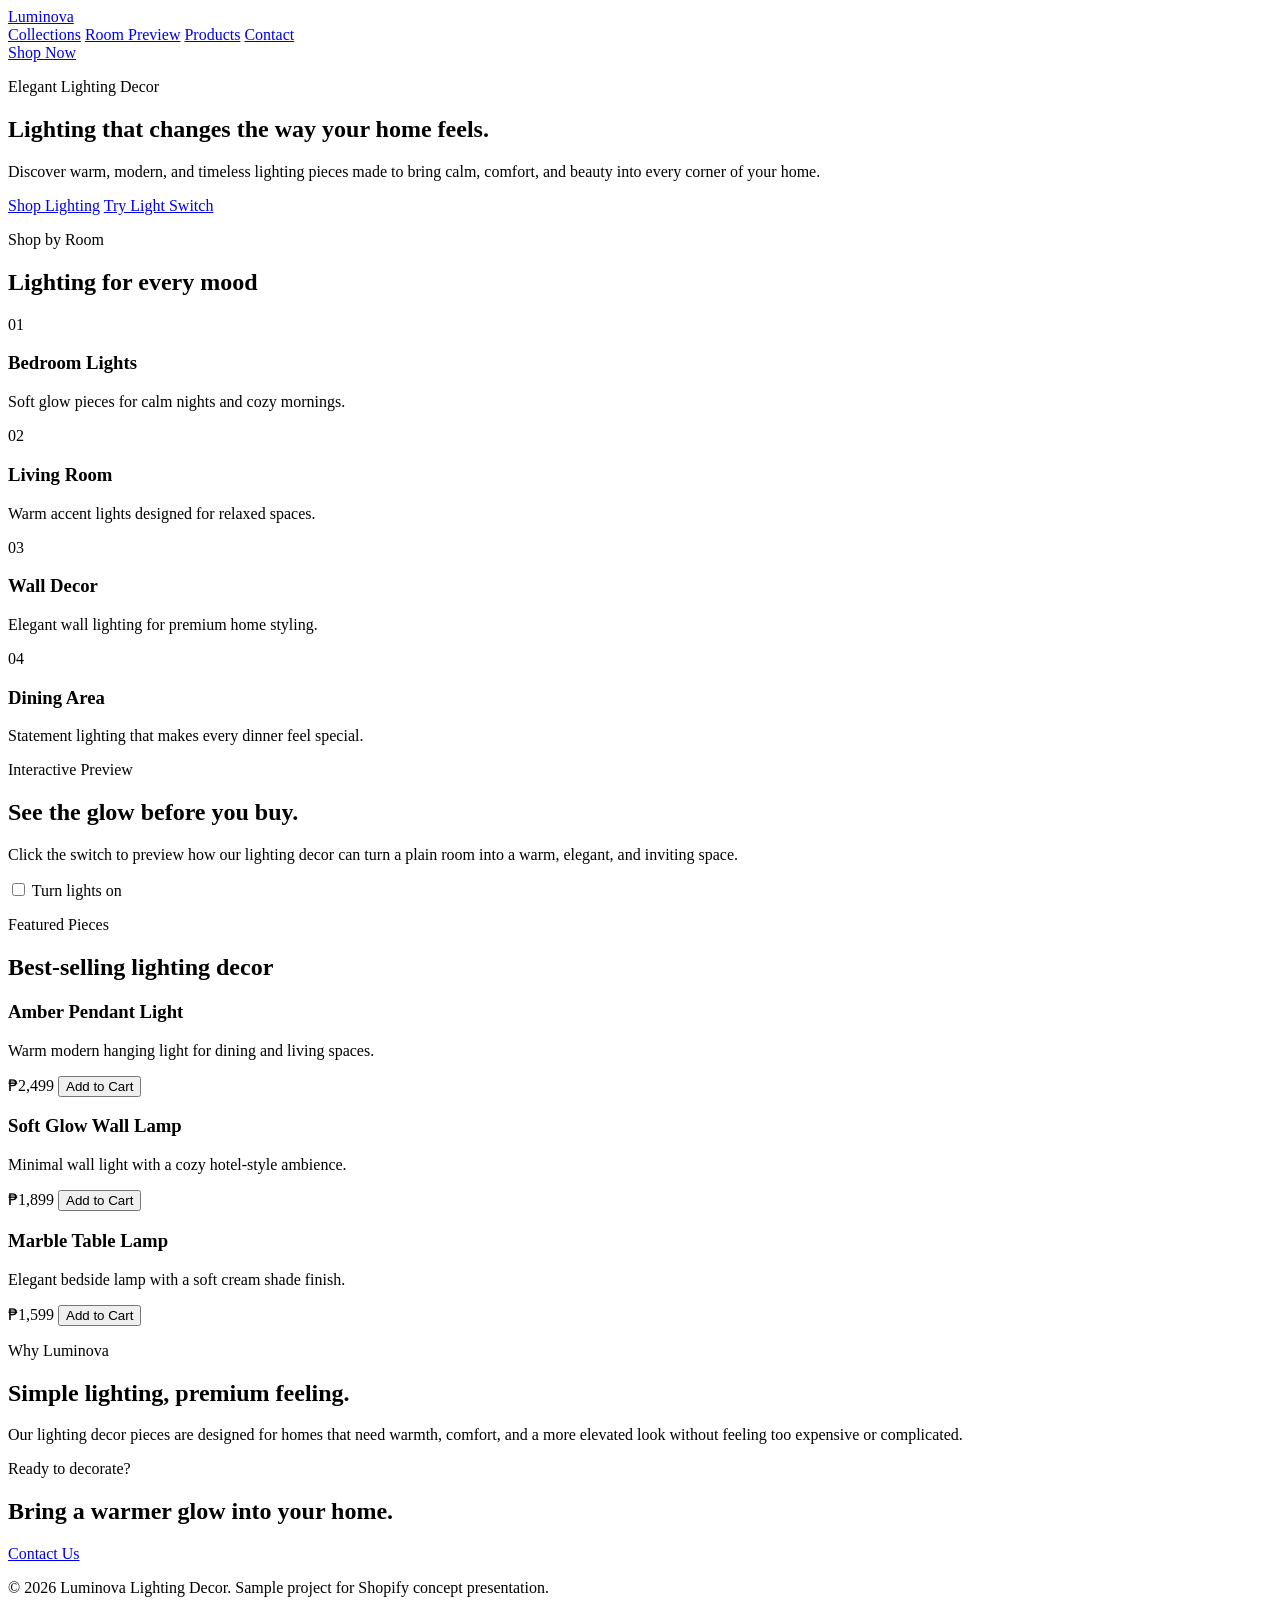
==== index.html @ ce984cb1 "Add files via upload" ====
<!DOCTYPE html>
<html lang="en">
<head>
  <meta charset="UTF-8" />
  <meta name="viewport" content="width=device-width, initial-scale=1.0" />
  <title>Luminova Lighting Decor</title>
  <meta name="description" content="Elegant lighting decor website demo with interactive light switch room preview." />
  <link rel="stylesheet" href="styles.css" />
</head>
<body>

  <header class="site-header">
    <a href="#" class="logo">Luminova</a>

    <nav class="nav-links">
      <a href="#collections">Collections</a>
      <a href="#preview">Room Preview</a>
      <a href="#products">Products</a>
      <a href="#contact">Contact</a>
    </nav>

    <a href="#products" class="header-btn">Shop Now</a>
  </header>

  <main>
    <section class="hero">
      <div class="hero-content">
        <p class="eyebrow">Elegant Lighting Decor</p>
        <h1>Lighting that changes the way your home feels.</h1>
        <p class="hero-text">
          Discover warm, modern, and timeless lighting pieces made to bring calm,
          comfort, and beauty into every corner of your home.
        </p>

        <div class="hero-actions">
          <a href="#products" class="primary-btn">Shop Lighting</a>
          <a href="#preview" class="secondary-btn">Try Light Switch</a>
        </div>
      </div>

      <div class="hero-card">
        <div class="glow-circle"></div>
        <div class="lamp">
          <div class="lamp-shade"></div>
          <div class="lamp-light"></div>
          <div class="lamp-stand"></div>
          <div class="lamp-base"></div>
        </div>
      </div>
    </section>

    <section class="collections" id="collections">
      <div class="section-heading">
        <p class="eyebrow">Shop by Room</p>
        <h2>Lighting for every mood</h2>
      </div>

      <div class="collection-grid">
        <article class="collection-card">
          <span>01</span>
          <h3>Bedroom Lights</h3>
          <p>Soft glow pieces for calm nights and cozy mornings.</p>
        </article>

        <article class="collection-card">
          <span>02</span>
          <h3>Living Room</h3>
          <p>Warm accent lights designed for relaxed spaces.</p>
        </article>

        <article class="collection-card">
          <span>03</span>
          <h3>Wall Decor</h3>
          <p>Elegant wall lighting for premium home styling.</p>
        </article>

        <article class="collection-card">
          <span>04</span>
          <h3>Dining Area</h3>
          <p>Statement lighting that makes every dinner feel special.</p>
        </article>
      </div>
    </section>

    <section class="light-demo" id="preview">
      <div class="light-demo-content">
        <p class="eyebrow">Interactive Preview</p>
        <h2>See the glow before you buy.</h2>
        <p>
          Click the switch to preview how our lighting decor can turn a plain room
          into a warm, elegant, and inviting space.
        </p>

        <label class="light-switch">
          <input type="checkbox" id="lightToggle" />
          <span class="slider"></span>
          <span class="switch-label" id="switchLabel">Turn lights on</span>
        </label>
      </div>

      <div class="room-preview" aria-live="polite">
        <div class="room room-off" id="roomPreview">
          <div class="room-wall">
            <div class="wall-art"></div>
            <div class="wall-light left-light"></div>
            <div class="wall-light right-light"></div>
          </div>

          <div class="room-floor">
            <div class="sofa">
              <div class="sofa-back"></div>
              <div class="sofa-seat"></div>
              <div class="pillow pillow-one"></div>
              <div class="pillow pillow-two"></div>
            </div>

            <div class="table"></div>
            <div class="floor-lamp">
              <div class="floor-lamp-shade"></div>
              <div class="floor-lamp-glow"></div>
              <div class="floor-lamp-stick"></div>
              <div class="floor-lamp-base"></div>
            </div>
          </div>
        </div>
      </div>
    </section>

    <section class="products" id="products">
      <div class="section-heading">
        <p class="eyebrow">Featured Pieces</p>
        <h2>Best-selling lighting decor</h2>
      </div>

      <div class="product-grid">
        <article class="product-card">
          <div class="product-image pendant"></div>
          <h3>Amber Pendant Light</h3>
          <p>Warm modern hanging light for dining and living spaces.</p>
          <div class="product-bottom">
            <span>₱2,499</span>
            <button>Add to Cart</button>
          </div>
        </article>

        <article class="product-card">
          <div class="product-image wall"></div>
          <h3>Soft Glow Wall Lamp</h3>
          <p>Minimal wall light with a cozy hotel-style ambience.</p>
          <div class="product-bottom">
            <span>₱1,899</span>
            <button>Add to Cart</button>
          </div>
        </article>

        <article class="product-card">
          <div class="product-image table-lamp"></div>
          <h3>Marble Table Lamp</h3>
          <p>Elegant bedside lamp with a soft cream shade finish.</p>
          <div class="product-bottom">
            <span>₱1,599</span>
            <button>Add to Cart</button>
          </div>
        </article>
      </div>
    </section>

    <section class="brand-story">
      <div>
        <p class="eyebrow">Why Luminova</p>
        <h2>Simple lighting, premium feeling.</h2>
      </div>

      <p>
        Our lighting decor pieces are designed for homes that need warmth, comfort,
        and a more elevated look without feeling too expensive or complicated.
      </p>
    </section>

    <section class="contact" id="contact">
      <p class="eyebrow">Ready to decorate?</p>
      <h2>Bring a warmer glow into your home.</h2>
      <a href="mailto:hello@example.com" class="primary-btn">Contact Us</a>
    </section>
  </main>

  <footer class="footer">
    <p>© 2026 Luminova Lighting Decor. Sample project for Shopify concept presentation.</p>
  </footer>

  <script src="script.js"></script>
</body>
</html>
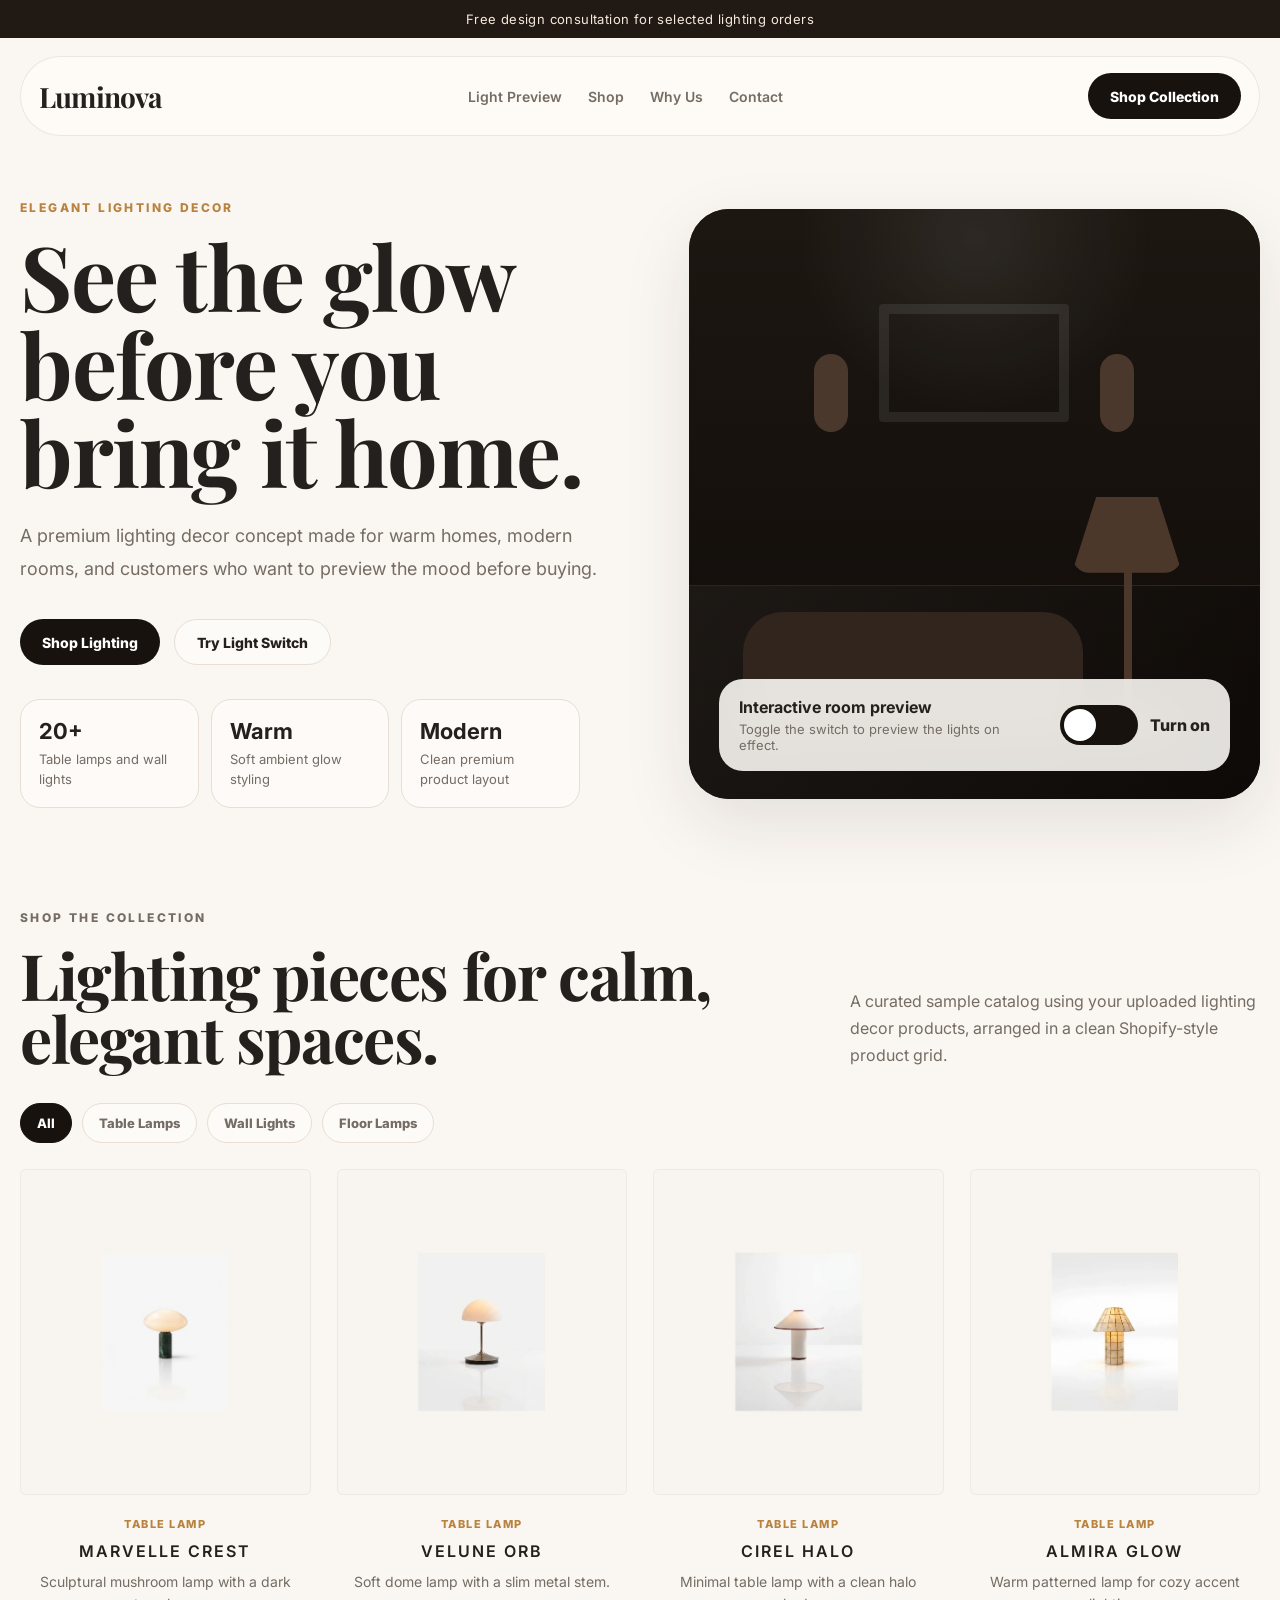
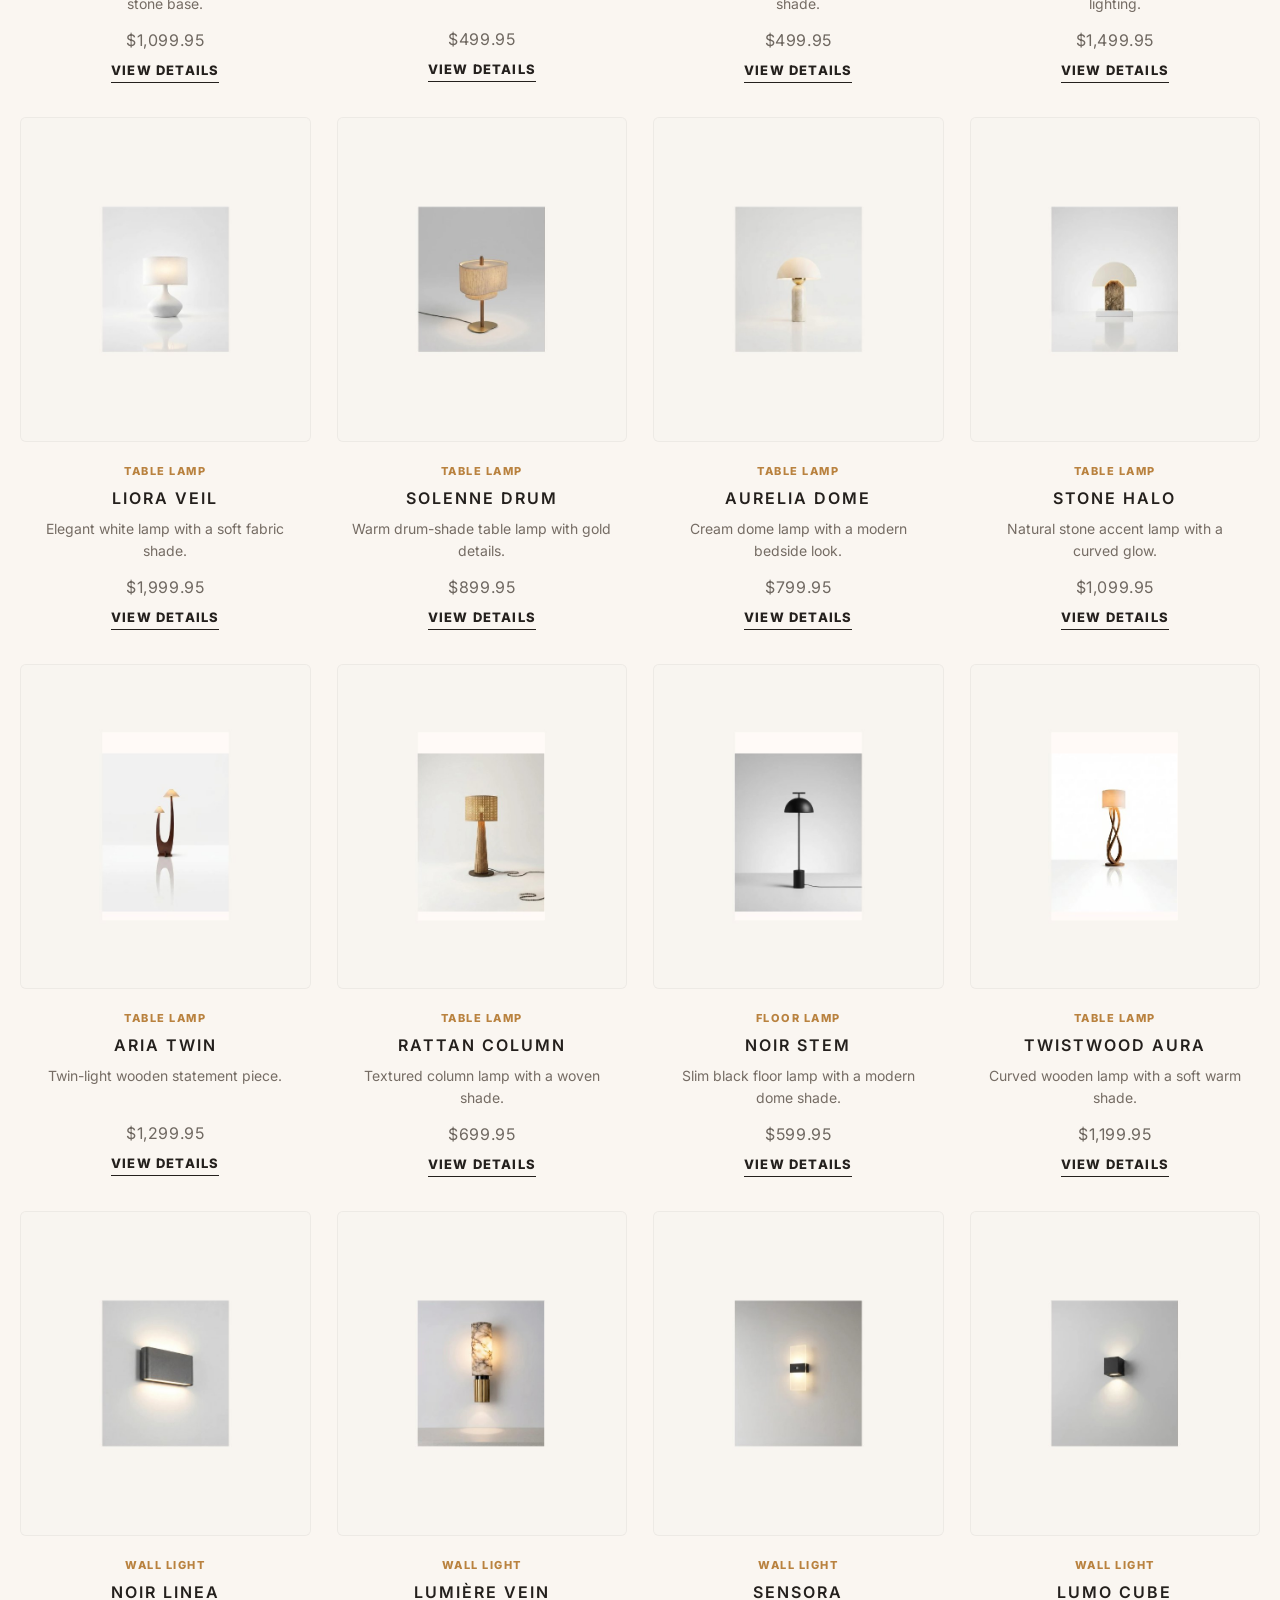
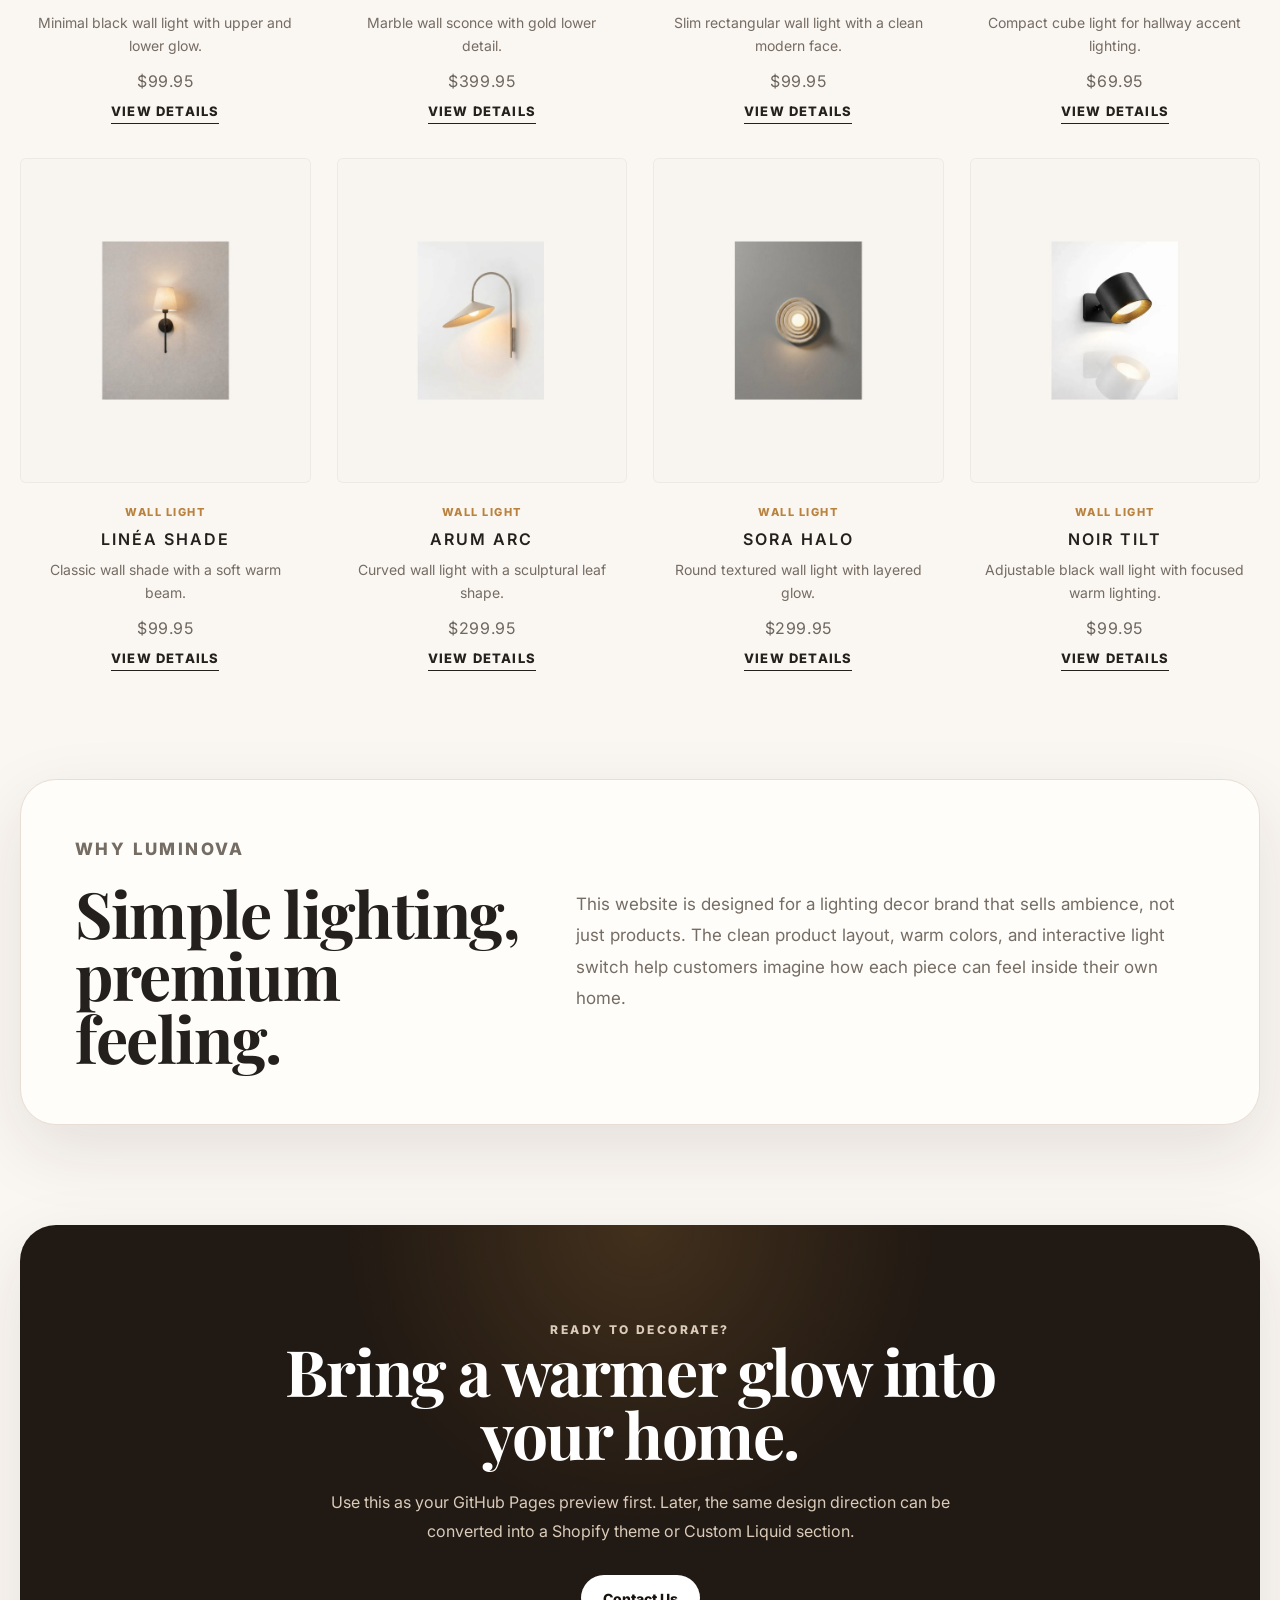
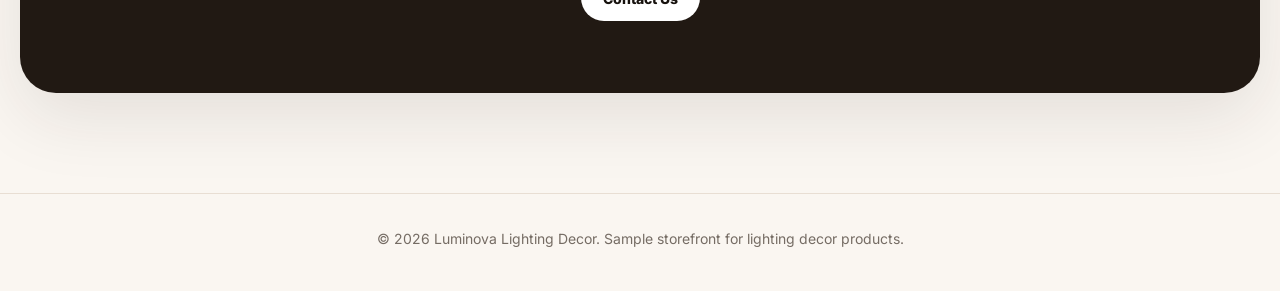
==== commit ae9e5820: "Add files via upload" ====
--- a/index.html
+++ b/index.html
@@ -1,193 +1,1153 @@
 <!DOCTYPE html>
 <html lang="en">
 <head>
-  <meta charset="UTF-8" />
-  <meta name="viewport" content="width=device-width, initial-scale=1.0" />
+  <meta charset="UTF-8">
+  <meta name="viewport" content="width=device-width, initial-scale=1.0">
   <title>Luminova Lighting Decor</title>
-  <meta name="description" content="Elegant lighting decor website demo with interactive light switch room preview." />
-  <link rel="stylesheet" href="styles.css" />
+  <meta name="description" content="Elegant lighting decor store with interactive light switch preview and premium lamp collection.">
+  <style>
+    @import url('https://fonts.googleapis.com/css2?family=Inter:wght@400;500;600;700;800&family=Playfair+Display:wght@600;700&display=swap');
+
+    :root {
+      --bg: #faf6f1;
+      --paper: #fffdf9;
+      --text: #24201d;
+      --muted: #756c64;
+      --line: #e8ded3;
+      --gold: #b9823f;
+      --dark: #17120e;
+      --cream: #f4eadf;
+      --shadow: 0 24px 70px rgba(36, 32, 29, 0.10);
+    }
+
+    * {
+      box-sizing: border-box;
+      margin: 0;
+      padding: 0;
+    }
+
+    html {
+      scroll-behavior: smooth;
+    }
+
+    body {
+      font-family: Inter, Arial, sans-serif;
+      background: var(--bg);
+      color: var(--text);
+    }
+
+    a {
+      color: inherit;
+      text-decoration: none;
+    }
+
+    button {
+      font: inherit;
+    }
+
+    .announcement {
+      text-align: center;
+      padding: 11px 16px;
+      background: #211913;
+      color: #f6eadc;
+      font-size: 13px;
+      letter-spacing: 0.4px;
+    }
+
+    .header {
+      width: min(1240px, calc(100% - 32px));
+      margin: 18px auto 0;
+      padding: 16px 18px;
+      border: 1px solid rgba(36, 32, 29, 0.09);
+      border-radius: 999px;
+      display: flex;
+      align-items: center;
+      justify-content: space-between;
+      background: rgba(255, 253, 249, 0.78);
+      backdrop-filter: blur(16px);
+      position: sticky;
+      top: 14px;
+      z-index: 10;
+    }
+
+    .logo {
+      font-family: "Playfair Display", serif;
+      font-size: 28px;
+      font-weight: 700;
+      letter-spacing: -0.8px;
+    }
+
+    .nav {
+      display: flex;
+      gap: 26px;
+      color: var(--muted);
+      font-size: 14px;
+      font-weight: 600;
+    }
+
+    .nav a:hover {
+      color: var(--text);
+    }
+
+    .header-action,
+    .primary-btn,
+    .secondary-btn {
+      min-height: 46px;
+      padding: 0 22px;
+      border-radius: 999px;
+      display: inline-flex;
+      align-items: center;
+      justify-content: center;
+      font-weight: 800;
+      font-size: 14px;
+    }
+
+    .header-action,
+    .primary-btn {
+      background: var(--dark);
+      color: #fff;
+    }
+
+    .secondary-btn {
+      border: 1px solid var(--line);
+      background: rgba(255,255,255,0.55);
+      color: var(--text);
+    }
+
+    .hero {
+      width: min(1240px, calc(100% - 32px));
+      margin: 64px auto 90px;
+      display: grid;
+      grid-template-columns: 1fr 0.92fr;
+      gap: 48px;
+      align-items: center;
+    }
+
+    .eyebrow {
+      text-transform: uppercase;
+      letter-spacing: 2.4px;
+      color: var(--gold);
+      font-size: 12px;
+      font-weight: 800;
+      margin-bottom: 16px;
+    }
+
+    h1,
+    h2 {
+      font-family: "Playfair Display", serif;
+      letter-spacing: -1.4px;
+      line-height: 0.98;
+    }
+
+    h1 {
+      font-size: clamp(52px, 7vw, 96px);
+      max-width: 760px;
+    }
+
+    .hero-text {
+      max-width: 600px;
+      color: var(--muted);
+      font-size: 18px;
+      line-height: 1.8;
+      margin-top: 26px;
+    }
+
+    .hero-actions {
+      display: flex;
+      gap: 14px;
+      flex-wrap: wrap;
+      margin-top: 34px;
+    }
+
+    .hero-stats {
+      display: grid;
+      grid-template-columns: repeat(3, 1fr);
+      gap: 12px;
+      margin-top: 34px;
+      max-width: 560px;
+    }
+
+    .stat {
+      border: 1px solid var(--line);
+      border-radius: 20px;
+      padding: 18px;
+      background: rgba(255,255,255,0.44);
+    }
+
+    .stat strong {
+      display: block;
+      font-size: 22px;
+      margin-bottom: 4px;
+    }
+
+    .stat span {
+      color: var(--muted);
+      font-size: 13px;
+      line-height: 1.4;
+    }
+
+    .preview-card {
+      border-radius: 40px;
+      background: #19120d;
+      min-height: 590px;
+      overflow: hidden;
+      position: relative;
+      box-shadow: var(--shadow);
+    }
+
+    .room {
+      position: absolute;
+      inset: 0;
+      background:
+        radial-gradient(circle at 50% 5%, rgba(255,255,255,0.08), transparent 28%),
+        linear-gradient(180deg, #1d1712 0%, #0f0b08 100%);
+      transition: 0.5s ease;
+    }
+
+    .room.is-on {
+      background:
+        radial-gradient(circle at 28% 32%, rgba(255, 194, 103, 0.55), transparent 25%),
+        radial-gradient(circle at 75% 35%, rgba(255, 194, 103, 0.43), transparent 26%),
+        radial-gradient(circle at 70% 76%, rgba(255, 194, 103, 0.42), transparent 33%),
+        linear-gradient(180deg, #7a5a41 0%, #302219 100%);
+    }
+
+    .wall {
+      height: 64%;
+      position: relative;
+      border-bottom: 1px solid rgba(255,255,255,0.09);
+    }
+
+    .art {
+      position: absolute;
+      width: 190px;
+      height: 118px;
+      top: 95px;
+      left: 50%;
+      transform: translateX(-50%);
+      border: 10px solid rgba(255,255,255,0.08);
+      border-radius: 4px;
+    }
+
+    .room.is-on .art {
+      border-color: rgba(255, 229, 184, 0.28);
+    }
+
+    .wall-light {
+      position: absolute;
+      top: 145px;
+      width: 34px;
+      height: 78px;
+      border-radius: 999px;
+      background: #4a382d;
+    }
+
+    .wall-light.left {
+      left: 22%;
+    }
+
+    .wall-light.right {
+      right: 22%;
+    }
+
+    .room.is-on .wall-light {
+      background: #ffd794;
+      box-shadow: 0 0 58px rgba(255, 199, 102, 0.9);
+    }
+
+    .floor {
+      height: 36%;
+      position: relative;
+      background: linear-gradient(90deg, rgba(255,255,255,0.04), rgba(0,0,0,0.12));
+    }
+
+    .sofa {
+      position: absolute;
+      width: 340px;
+      height: 132px;
+      left: 54px;
+      bottom: 55px;
+      border-radius: 40px 40px 24px 24px;
+      background: #31251e;
+    }
+
+    .room.is-on .sofa {
+      background: #8d6248;
+    }
+
+    .lamp {
+      position: absolute;
+      right: 76px;
+      bottom: 52px;
+      width: 112px;
+      height: 250px;
+    }
+
+    .lamp-shade {
+      width: 110px;
+      height: 76px;
+      border-radius: 18px;
+      background: #4c382b;
+      clip-path: polygon(22% 0, 78% 0, 100% 100%, 0% 100%);
+      position: relative;
+      z-index: 2;
+    }
+
+    .room.is-on .lamp-shade {
+      background: #f8c577;
+      box-shadow: 0 0 70px rgba(255, 199, 102, 0.58);
+    }
+
+    .lamp-stick {
+      width: 8px;
+      height: 145px;
+      margin: -2px auto 0;
+      background: #4c382b;
+    }
+
+    .lamp-base {
+      width: 88px;
+      height: 16px;
+      border-radius: 999px;
+      margin: 0 auto;
+      background: #4c382b;
+    }
+
+    .room.is-on .lamp-stick,
+    .room.is-on .lamp-base {
+      background: #bd8846;
+    }
+
+    .switch-panel {
+      position: absolute;
+      left: 30px;
+      right: 30px;
+      bottom: 28px;
+      padding: 18px 20px;
+      border-radius: 24px;
+      background: rgba(255, 253, 249, 0.88);
+      display: flex;
+      align-items: center;
+      justify-content: space-between;
+      gap: 20px;
+      backdrop-filter: blur(16px);
+    }
+
+    .switch-panel p {
+      font-size: 13px;
+      color: var(--muted);
+      margin-top: 4px;
+    }
+
+    .light-switch {
+      display: flex;
+      align-items: center;
+      gap: 12px;
+      font-weight: 800;
+      cursor: pointer;
+      user-select: none;
+      white-space: nowrap;
+    }
+
+    .light-switch input {
+      display: none;
+    }
+
+    .slider {
+      width: 78px;
+      height: 40px;
+      background: var(--dark);
+      border-radius: 999px;
+      position: relative;
+      transition: 0.3s ease;
+    }
+
+    .slider::before {
+      content: "";
+      width: 32px;
+      height: 32px;
+      border-radius: 999px;
+      background: #fff;
+      position: absolute;
+      left: 4px;
+      top: 4px;
+      transition: 0.3s ease;
+    }
+
+    .light-switch input:checked + .slider {
+      background: var(--gold);
+      box-shadow: 0 0 35px rgba(185,130,63,0.68);
+    }
+
+    .light-switch input:checked + .slider::before {
+      transform: translateX(38px);
+    }
+
+    .section {
+      width: min(1240px, calc(100% - 32px));
+      margin: 100px auto;
+    }
+
+    .section-header {
+      display: flex;
+      align-items: end;
+      justify-content: space-between;
+      gap: 24px;
+      margin-bottom: 34px;
+    }
+
+    .section-header h2 {
+      font-size: clamp(38px, 5vw, 68px);
+      max-width: 760px;
+    }
+
+    .section-header p {
+      color: var(--muted);
+      max-width: 410px;
+      line-height: 1.7;
+    }
+
+    .filters {
+      display: flex;
+      gap: 10px;
+      flex-wrap: wrap;
+      margin-bottom: 26px;
+    }
+
+    .filter-btn {
+      border: 1px solid var(--line);
+      background: rgba(255,255,255,0.55);
+      border-radius: 999px;
+      padding: 11px 16px;
+      color: var(--muted);
+      cursor: pointer;
+      font-weight: 800;
+      font-size: 13px;
+    }
+
+    .filter-btn.active {
+      background: var(--dark);
+      border-color: var(--dark);
+      color: #fff;
+    }
+
+    .product-grid {
+      display: grid;
+      grid-template-columns: repeat(4, 1fr);
+      gap: 26px;
+    }
+
+    .product-card {
+      background: transparent;
+      border-radius: 26px;
+      transition: 0.25s ease;
+    }
+
+    .product-card:hover {
+      transform: translateY(-4px);
+    }
+
+    .product-photo {
+      display: block;
+      background: #f6f2ed;
+      aspect-ratio: 1 / 1.12;
+      overflow: hidden;
+      border-radius: 6px;
+      border: 1px solid rgba(36, 32, 29, 0.04);
+    }
+
+    .product-photo img {
+      width: 100%;
+      height: 100%;
+      object-fit: cover;
+      display: block;
+      transition: 0.45s ease;
+    }
+
+    .product-card:hover img {
+      transform: scale(1.035);
+    }
+
+    .product-info {
+      text-align: center;
+      padding: 22px 8px 8px;
+    }
+
+    .product-category {
+      color: var(--gold);
+      font-size: 11px;
+      font-weight: 800;
+      text-transform: uppercase;
+      letter-spacing: 1.5px;
+      margin-bottom: 10px;
+    }
+
+    .product-info h3 {
+      font-size: 16px;
+      letter-spacing: 2px;
+      font-weight: 600;
+      margin-bottom: 10px;
+    }
+
+    .product-desc {
+      color: var(--muted);
+      line-height: 1.6;
+      font-size: 14px;
+      min-height: 44px;
+      max-width: 260px;
+      margin: 0 auto 14px;
+    }
+
+    .product-bottom {
+      display: flex;
+      flex-direction: column;
+      align-items: center;
+      gap: 12px;
+    }
+
+    .product-bottom span {
+      color: #6f6861;
+      font-size: 16px;
+      letter-spacing: 0.6px;
+    }
+
+    .product-bottom button {
+      border: none;
+      background: transparent;
+      color: var(--text);
+      border-bottom: 1px solid var(--text);
+      padding: 0 0 4px;
+      cursor: pointer;
+      font-size: 13px;
+      font-weight: 800;
+      text-transform: uppercase;
+      letter-spacing: 1.2px;
+    }
+
+    .story {
+      display: grid;
+      grid-template-columns: 0.85fr 1.15fr;
+      gap: 36px;
+      align-items: center;
+      padding: 54px;
+      border-radius: 36px;
+      background: var(--paper);
+      border: 1px solid var(--line);
+      box-shadow: var(--shadow);
+    }
+
+    .story h2 {
+      font-size: clamp(38px, 5vw, 64px);
+    }
+
+    .story p {
+      color: var(--muted);
+      line-height: 1.85;
+      font-size: 17px;
+    }
+
+    .contact {
+      text-align: center;
+      padding: 72px 28px;
+      border-radius: 36px;
+      background:
+        radial-gradient(circle at top, rgba(185,130,63,0.22), transparent 38%),
+        #211913;
+      color: #fff;
+      box-shadow: var(--shadow);
+    }
+
+    .contact h2 {
+      font-size: clamp(40px, 5vw, 70px);
+      max-width: 820px;
+      margin: 0 auto;
+    }
+
+    .contact p {
+      color: #dbcbb9;
+      line-height: 1.8;
+      max-width: 620px;
+      margin: 22px auto 0;
+    }
+
+    .contact .primary-btn {
+      margin-top: 30px;
+      background: #fff;
+      color: var(--dark);
+    }
+
+    .footer {
+      text-align: center;
+      color: var(--muted);
+      padding: 36px 16px 44px;
+      border-top: 1px solid var(--line);
+      font-size: 14px;
+    }
+
+    @media (max-width: 1050px) {
+      .hero,
+      .story {
+        grid-template-columns: 1fr;
+      }
+
+      .product-grid {
+        grid-template-columns: repeat(3, 1fr);
+      }
+    }
+
+    @media (max-width: 760px) {
+      .nav {
+        display: none;
+      }
+
+      .header-action {
+        display: none;
+      }
+
+      .hero {
+        margin-top: 44px;
+      }
+
+      .hero-stats {
+        grid-template-columns: 1fr;
+      }
+
+      .preview-card {
+        min-height: 520px;
+      }
+
+      .switch-panel {
+        align-items: flex-start;
+        flex-direction: column;
+      }
+
+      .product-grid {
+        grid-template-columns: repeat(2, 1fr);
+        gap: 18px;
+      }
+
+      .section-header {
+        display: block;
+      }
+
+      .section-header p {
+        margin-top: 18px;
+      }
+
+      .story {
+        padding: 30px;
+      }
+    }
+
+    @media (max-width: 520px) {
+      h1 {
+        font-size: 48px;
+      }
+
+      .hero-text {
+        font-size: 16px;
+      }
+
+      .product-grid {
+        grid-template-columns: 1fr;
+      }
+
+      .product-photo {
+        aspect-ratio: 1 / 1;
+      }
+
+      .sofa {
+        width: 260px;
+        left: 24px;
+      }
+
+      .lamp {
+        right: 24px;
+      }
+    }
+  </style>
 </head>
 <body>
-
-  <header class="site-header">
+  <div class="announcement">Free design consultation for selected lighting orders</div>
+
+  <header class="header">
     <a href="#" class="logo">Luminova</a>
-
-    <nav class="nav-links">
-      <a href="#collections">Collections</a>
-      <a href="#preview">Room Preview</a>
-      <a href="#products">Products</a>
+    <nav class="nav">
+      <a href="#preview">Light Preview</a>
+      <a href="#shop">Shop</a>
+      <a href="#story">Why Us</a>
       <a href="#contact">Contact</a>
     </nav>
-
-    <a href="#products" class="header-btn">Shop Now</a>
+    <a href="#shop" class="header-action">Shop Collection</a>
   </header>
 
   <main>
-    <section class="hero">
-      <div class="hero-content">
-        <p class="eyebrow">Elegant Lighting Decor</p>
-        <h1>Lighting that changes the way your home feels.</h1>
+    <section class="hero" id="preview">
+      <div>
+        <p class="eyebrow">Elegant lighting decor</p>
+        <h1>See the glow before you bring it home.</h1>
         <p class="hero-text">
-          Discover warm, modern, and timeless lighting pieces made to bring calm,
-          comfort, and beauty into every corner of your home.
+          A premium lighting decor concept made for warm homes, modern rooms, and customers who want to preview the mood before buying.
         </p>
 
         <div class="hero-actions">
-          <a href="#products" class="primary-btn">Shop Lighting</a>
+          <a href="#shop" class="primary-btn">Shop Lighting</a>
           <a href="#preview" class="secondary-btn">Try Light Switch</a>
         </div>
+
+        <div class="hero-stats">
+          <div class="stat">
+            <strong>20+</strong>
+            <span>Table lamps and wall lights</span>
+          </div>
+          <div class="stat">
+            <strong>Warm</strong>
+            <span>Soft ambient glow styling</span>
+          </div>
+          <div class="stat">
+            <strong>Modern</strong>
+            <span>Clean premium product layout</span>
+          </div>
+        </div>
       </div>
 
-      <div class="hero-card">
-        <div class="glow-circle"></div>
-        <div class="lamp">
-          <div class="lamp-shade"></div>
-          <div class="lamp-light"></div>
-          <div class="lamp-stand"></div>
-          <div class="lamp-base"></div>
+      <div class="preview-card">
+        <div class="room" id="roomPreview">
+          <div class="wall">
+            <div class="art"></div>
+            <div class="wall-light left"></div>
+            <div class="wall-light right"></div>
+          </div>
+          <div class="floor">
+            <div class="sofa"></div>
+            <div class="lamp">
+              <div class="lamp-shade"></div>
+              <div class="lamp-stick"></div>
+              <div class="lamp-base"></div>
+            </div>
+          </div>
+        </div>
+
+        <div class="switch-panel">
+          <div>
+            <strong>Interactive room preview</strong>
+            <p>Toggle the switch to preview the lights on effect.</p>
+          </div>
+
+          <label class="light-switch">
+            <input type="checkbox" id="lightToggle">
+            <span class="slider"></span>
+            <span id="switchLabel">Turn on</span>
+          </label>
         </div>
       </div>
     </section>
 
-    <section class="collections" id="collections">
-      <div class="section-heading">
-        <p class="eyebrow">Shop by Room</p>
-        <h2>Lighting for every mood</h2>
+    <section class="section" id="shop">
+      <div class="section-header">
+        <div>
+          <p class="eyebrow">Shop the collection</p>
+          <h2>Lighting pieces for calm, elegant spaces.</h2>
+        </div>
+        <p>
+          A curated sample catalog using your uploaded lighting decor products, arranged in a clean Shopify-style product grid.
+        </p>
       </div>
 
-      <div class="collection-grid">
-        <article class="collection-card">
-          <span>01</span>
-          <h3>Bedroom Lights</h3>
-          <p>Soft glow pieces for calm nights and cozy mornings.</p>
-        </article>
-
-        <article class="collection-card">
-          <span>02</span>
-          <h3>Living Room</h3>
-          <p>Warm accent lights designed for relaxed spaces.</p>
-        </article>
-
-        <article class="collection-card">
-          <span>03</span>
-          <h3>Wall Decor</h3>
-          <p>Elegant wall lighting for premium home styling.</p>
-        </article>
-
-        <article class="collection-card">
-          <span>04</span>
-          <h3>Dining Area</h3>
-          <p>Statement lighting that makes every dinner feel special.</p>
-        </article>
+      <div class="filters">
+        <button class="filter-btn active" data-filter="all">All</button>
+        <button class="filter-btn" data-filter="table lamp">Table Lamps</button>
+        <button class="filter-btn" data-filter="wall light">Wall Lights</button>
+        <button class="filter-btn" data-filter="floor lamp">Floor Lamps</button>
+      </div>
+
+      <div class="product-grid" id="productGrid">
+        
+      <article class="product-card" data-category="table lamp">
+        <a href="#contact" class="product-photo">
+          <img src="[data-uri]" alt="MARVELLE CREST lighting decor" loading="lazy">
+        </a>
+        <div class="product-info">
+          <p class="product-category">Table Lamp</p>
+          <h3>MARVELLE CREST</h3>
+          <p class="product-desc">Sculptural mushroom lamp with a dark stone base.</p>
+          <div class="product-bottom">
+            <span>$1,099.95</span>
+            <button type="button">View Details</button>
+          </div>
+        </div>
+      </article>
+    
+
+      <article class="product-card" data-category="table lamp">
+        <a href="#contact" class="product-photo">
+          <img src="[data-uri]" alt="VELUNE ORB lighting decor" loading="lazy">
+        </a>
+        <div class="product-info">
+          <p class="product-category">Table Lamp</p>
+          <h3>VELUNE ORB</h3>
+          <p class="product-desc">Soft dome lamp with a slim metal stem.</p>
+          <div class="product-bottom">
+            <span>$499.95</span>
+            <button type="button">View Details</button>
+          </div>
+        </div>
+      </article>
+    
+
+      <article class="product-card" data-category="table lamp">
+        <a href="#contact" class="product-photo">
+          <img src="[data-uri]" alt="CIREL HALO lighting decor" loading="lazy">
+        </a>
+        <div class="product-info">
+          <p class="product-category">Table Lamp</p>
+          <h3>CIREL HALO</h3>
+          <p class="product-desc">Minimal table lamp with a clean halo shade.</p>
+          <div class="product-bottom">
+            <span>$499.95</span>
+            <button type="button">View Details</button>
+          </div>
+        </div>
+      </article>
+    
+
+      <article class="product-card" data-category="table lamp">
+        <a href="#contact" class="product-photo">
+          <img src="[data-uri]" alt="ALMIRA GLOW lighting decor" loading="lazy">
+        </a>
+        <div class="product-info">
+          <p class="product-category">Table Lamp</p>
+          <h3>ALMIRA GLOW</h3>
+          <p class="product-desc">Warm patterned lamp for cozy accent lighting.</p>
+          <div class="product-bottom">
+            <span>$1,499.95</span>
+            <button type="button">View Details</button>
+          </div>
+        </div>
+      </article>
+    
+
+      <article class="product-card" data-category="table lamp">
+        <a href="#contact" class="product-photo">
+          <img src="[data-uri]" alt="LIORA VEIL lighting decor" loading="lazy">
+        </a>
+        <div class="product-info">
+          <p class="product-category">Table Lamp</p>
+          <h3>LIORA VEIL</h3>
+          <p class="product-desc">Elegant white lamp with a soft fabric shade.</p>
+          <div class="product-bottom">
+            <span>$1,999.95</span>
+            <button type="button">View Details</button>
+          </div>
+        </div>
+      </article>
+    
+
+      <article class="product-card" data-category="table lamp">
+        <a href="#contact" class="product-photo">
+          <img src="[data-uri]" alt="SOLENNE DRUM lighting decor" loading="lazy">
+        </a>
+        <div class="product-info">
+          <p class="product-category">Table Lamp</p>
+          <h3>SOLENNE DRUM</h3>
+          <p class="product-desc">Warm drum-shade table lamp with gold details.</p>
+          <div class="product-bottom">
+            <span>$899.95</span>
+            <button type="button">View Details</button>
+          </div>
+        </div>
+      </article>
+    
+
+      <article class="product-card" data-category="table lamp">
+        <a href="#contact" class="product-photo">
+          <img src="[data-uri]" alt="AURELIA DOME lighting decor" loading="lazy">
+        </a>
+        <div class="product-info">
+          <p class="product-category">Table Lamp</p>
+          <h3>AURELIA DOME</h3>
+          <p class="product-desc">Cream dome lamp with a modern bedside look.</p>
+          <div class="product-bottom">
+            <span>$799.95</span>
+            <button type="button">View Details</button>
+          </div>
+        </div>
+      </article>
+    
+
+      <article class="product-card" data-category="table lamp">
+        <a href="#contact" class="product-photo">
+          <img src="[data-uri]" alt="STONE HALO lighting decor" loading="lazy">
+        </a>
+        <div class="product-info">
+          <p class="product-category">Table Lamp</p>
+          <h3>STONE HALO</h3>
+          <p class="product-desc">Natural stone accent lamp with a curved glow.</p>
+          <div class="product-bottom">
+            <span>$1,099.95</span>
+            <button type="button">View Details</button>
+          </div>
+        </div>
+      </article>
+    
+
+      <article class="product-card" data-category="table lamp">
+        <a href="#contact" class="product-photo">
+          <img src="[data-uri]" alt="ARIA TWIN lighting decor" loading="lazy">
+        </a>
+        <div class="product-info">
+          <p class="product-category">Table Lamp</p>
+          <h3>ARIA TWIN</h3>
+          <p class="product-desc">Twin-light wooden statement piece.</p>
+          <div class="product-bottom">
+            <span>$1,299.95</span>
+            <button type="button">View Details</button>
+          </div>
+        </div>
+      </article>
+    
+
+      <article class="product-card" data-category="table lamp">
+        <a href="#contact" class="product-photo">
+          <img src="[data-uri]" alt="RATTAN COLUMN lighting decor" loading="lazy">
+        </a>
+        <div class="product-info">
+          <p class="product-category">Table Lamp</p>
+          <h3>RATTAN COLUMN</h3>
+          <p class="product-desc">Textured column lamp with a woven shade.</p>
+          <div class="product-bottom">
+            <span>$699.95</span>
+            <button type="button">View Details</button>
+          </div>
+        </div>
+      </article>
+    
+
+      <article class="product-card" data-category="floor lamp">
+        <a href="#contact" class="product-photo">
+          <img src="[data-uri]" alt="NOIR STEM lighting decor" loading="lazy">
+        </a>
+        <div class="product-info">
+          <p class="product-category">Floor Lamp</p>
+          <h3>NOIR STEM</h3>
+          <p class="product-desc">Slim black floor lamp with a modern dome shade.</p>
+          <div class="product-bottom">
+            <span>$599.95</span>
+            <button type="button">View Details</button>
+          </div>
+        </div>
+      </article>
+    
+
+      <article class="product-card" data-category="table lamp">
+        <a href="#contact" class="product-photo">
+          <img src="[data-uri]" alt="TWISTWOOD AURA lighting decor" loading="lazy">
+        </a>
+        <div class="product-info">
+          <p class="product-category">Table Lamp</p>
+          <h3>TWISTWOOD AURA</h3>
+          <p class="product-desc">Curved wooden lamp with a soft warm shade.</p>
+          <div class="product-bottom">
+            <span>$1,199.95</span>
+            <button type="button">View Details</button>
+          </div>
+        </div>
+      </article>
+    
+
+      <article class="product-card" data-category="wall light">
+        <a href="#contact" class="product-photo">
+          <img src="[data-uri]" alt="NOIR LINEA lighting decor" loading="lazy">
+        </a>
+        <div class="product-info">
+          <p class="product-category">Wall Light</p>
+          <h3>NOIR LINEA</h3>
+          <p class="product-desc">Minimal black wall light with upper and lower glow.</p>
+          <div class="product-bottom">
+            <span>$99.95</span>
+            <button type="button">View Details</button>
+          </div>
+        </div>
+      </article>
+    
+
+      <article class="product-card" data-category="wall light">
+        <a href="#contact" class="product-photo">
+          <img src="[data-uri]" alt="LUMIÈRE VEIN lighting decor" loading="lazy">
+        </a>
+        <div class="product-info">
+          <p class="product-category">Wall Light</p>
+          <h3>LUMIÈRE VEIN</h3>
+          <p class="product-desc">Marble wall sconce with gold lower detail.</p>
+          <div class="product-bottom">
+            <span>$399.95</span>
+            <button type="button">View Details</button>
+          </div>
+        </div>
+      </article>
+    
+
+      <article class="product-card" data-category="wall light">
+        <a href="#contact" class="product-photo">
+          <img src="[data-uri]" alt="SENSORA lighting decor" loading="lazy">
+        </a>
+        <div class="product-info">
+          <p class="product-category">Wall Light</p>
+          <h3>SENSORA</h3>
+          <p class="product-desc">Slim rectangular wall light with a clean modern face.</p>
+          <div class="product-bottom">
+            <span>$99.95</span>
+            <button type="button">View Details</button>
+          </div>
+        </div>
+      </article>
+    
+
+      <article class="product-card" data-category="wall light">
+        <a href="#contact" class="product-photo">
+          <img src="[data-uri]" alt="LUMO CUBE lighting decor" loading="lazy">
+        </a>
+        <div class="product-info">
+          <p class="product-category">Wall Light</p>
+          <h3>LUMO CUBE</h3>
+          <p class="product-desc">Compact cube light for hallway accent lighting.</p>
+          <div class="product-bottom">
+            <span>$69.95</span>
+            <button type="button">View Details</button>
+          </div>
+        </div>
+      </article>
+    
+
+      <article class="product-card" data-category="wall light">
+        <a href="#contact" class="product-photo">
+          <img src="[data-uri]" alt="LINÉA SHADE lighting decor" loading="lazy">
+        </a>
+        <div class="product-info">
+          <p class="product-category">Wall Light</p>
+          <h3>LINÉA SHADE</h3>
+          <p class="product-desc">Classic wall shade with a soft warm beam.</p>
+          <div class="product-bottom">
+            <span>$99.95</span>
+            <button type="button">View Details</button>
+          </div>
+        </div>
+      </article>
+    
+
+      <article class="product-card" data-category="wall light">
+        <a href="#contact" class="product-photo">
+          <img src="[data-uri]" alt="ARUM ARC lighting decor" loading="lazy">
+        </a>
+        <div class="product-info">
+          <p class="product-category">Wall Light</p>
+          <h3>ARUM ARC</h3>
+          <p class="product-desc">Curved wall light with a sculptural leaf shape.</p>
+          <div class="product-bottom">
+            <span>$299.95</span>
+            <button type="button">View Details</button>
+          </div>
+        </div>
+      </article>
+    
+
+      <article class="product-card" data-category="wall light">
+        <a href="#contact" class="product-photo">
+          <img src="[data-uri]" alt="SORA HALO lighting decor" loading="lazy">
+        </a>
+        <div class="product-info">
+          <p class="product-category">Wall Light</p>
+          <h3>SORA HALO</h3>
+          <p class="product-desc">Round textured wall light with layered glow.</p>
+          <div class="product-bottom">
+            <span>$299.95</span>
+            <button type="button">View Details</button>
+          </div>
+        </div>
+      </article>
+    
+
+      <article class="product-card" data-category="wall light">
+        <a href="#contact" class="product-photo">
+          <img src="[data-uri]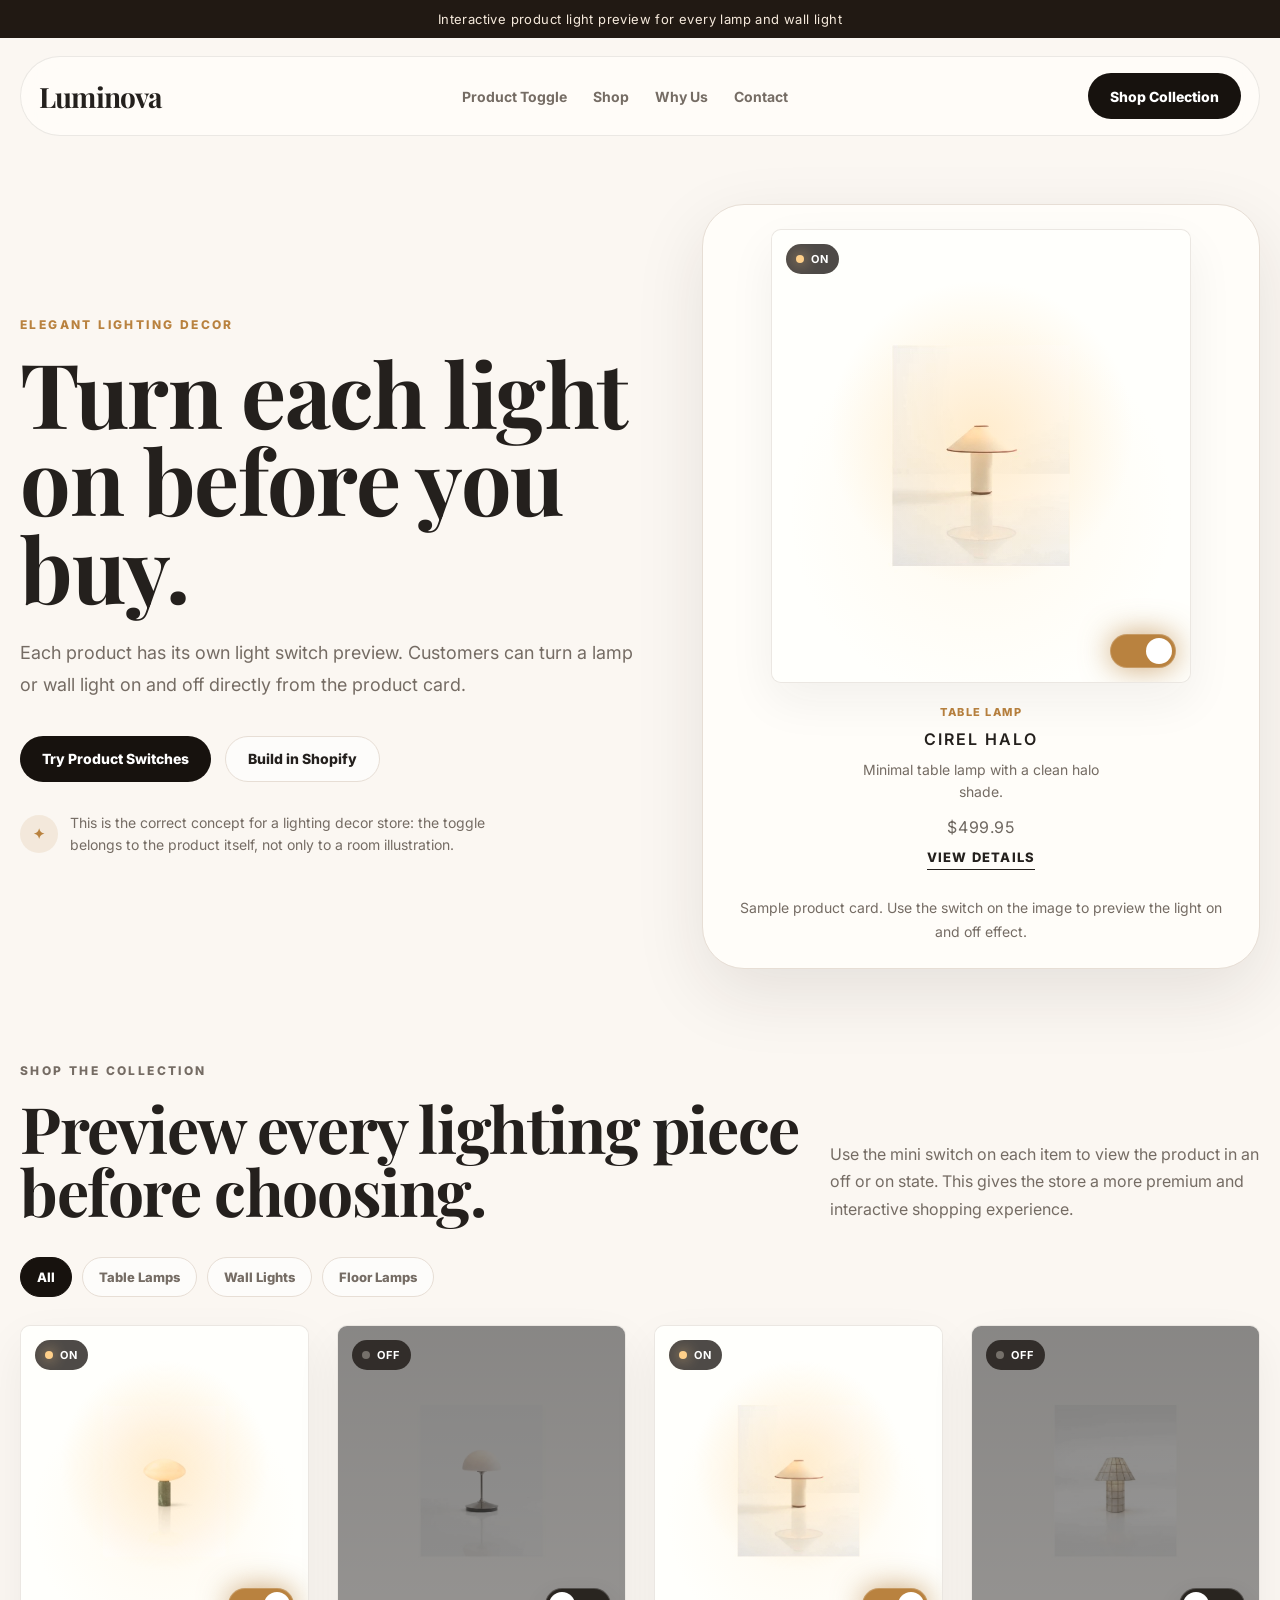
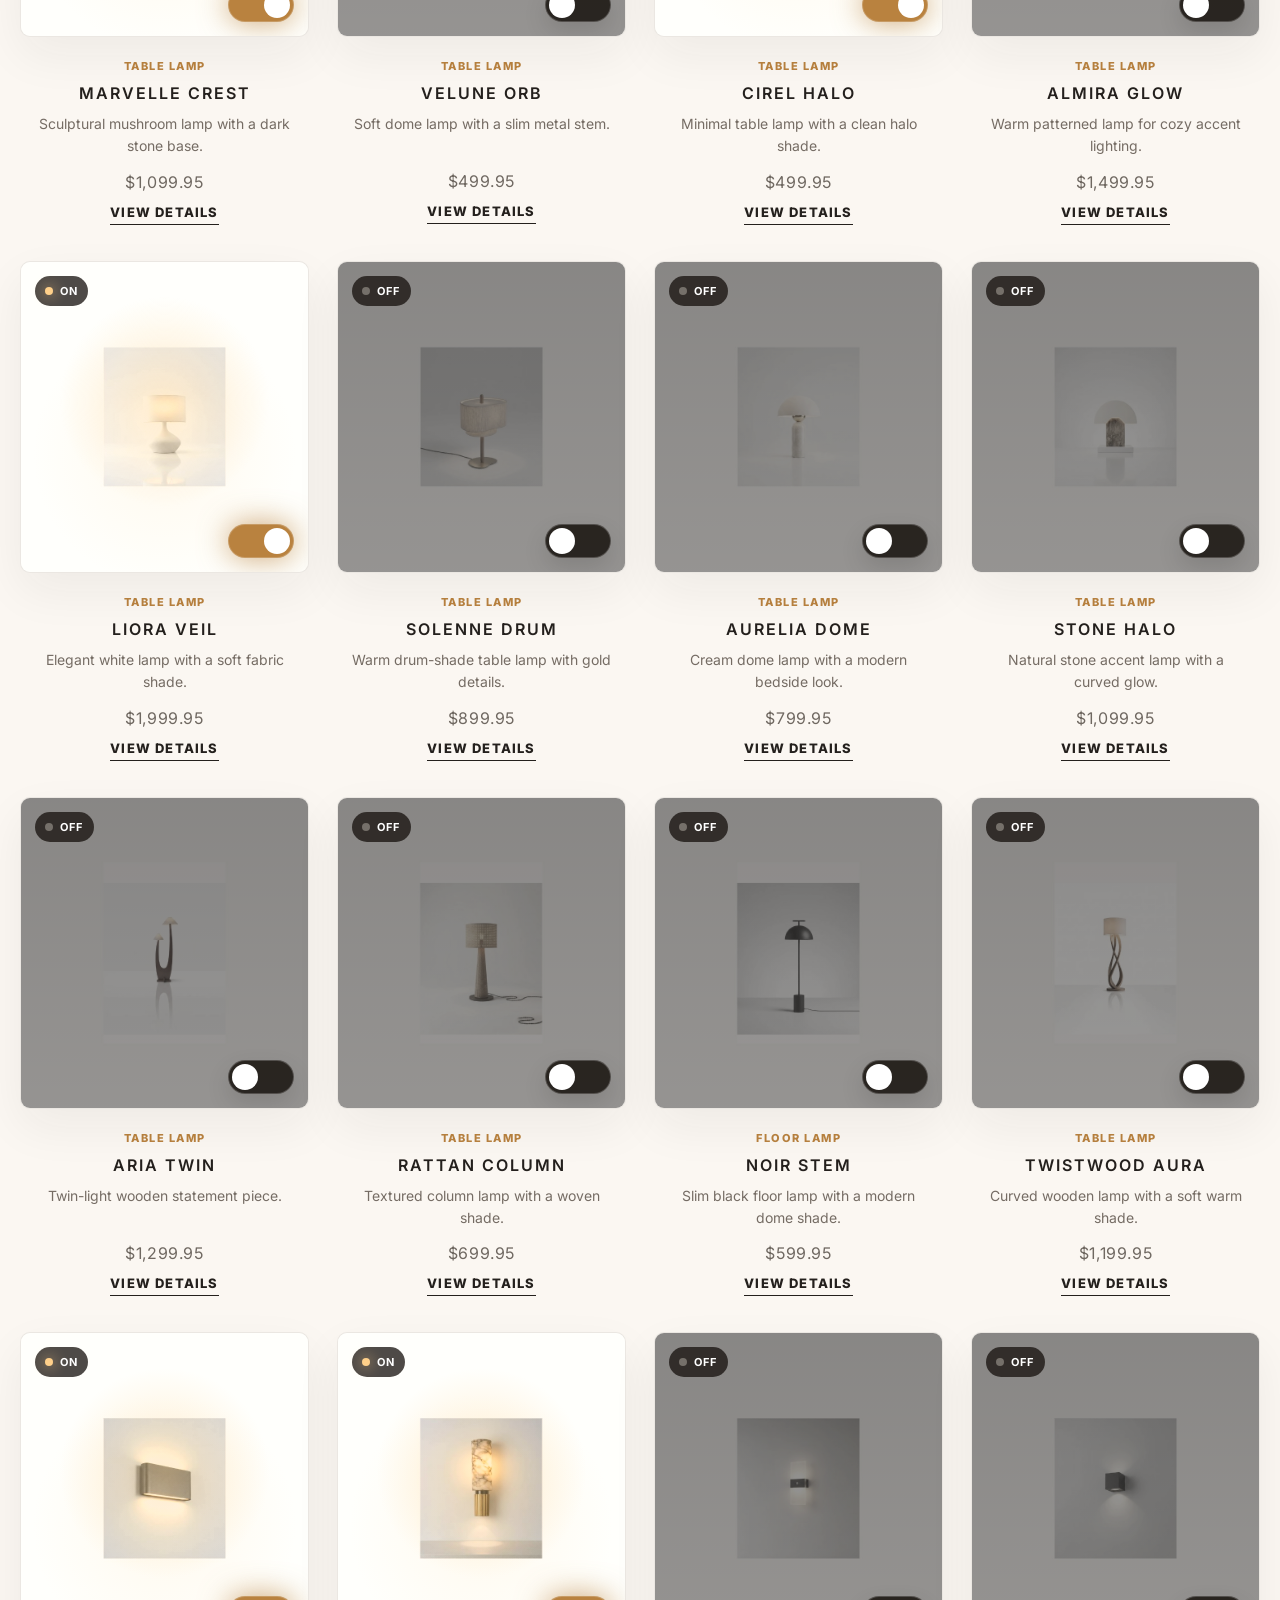
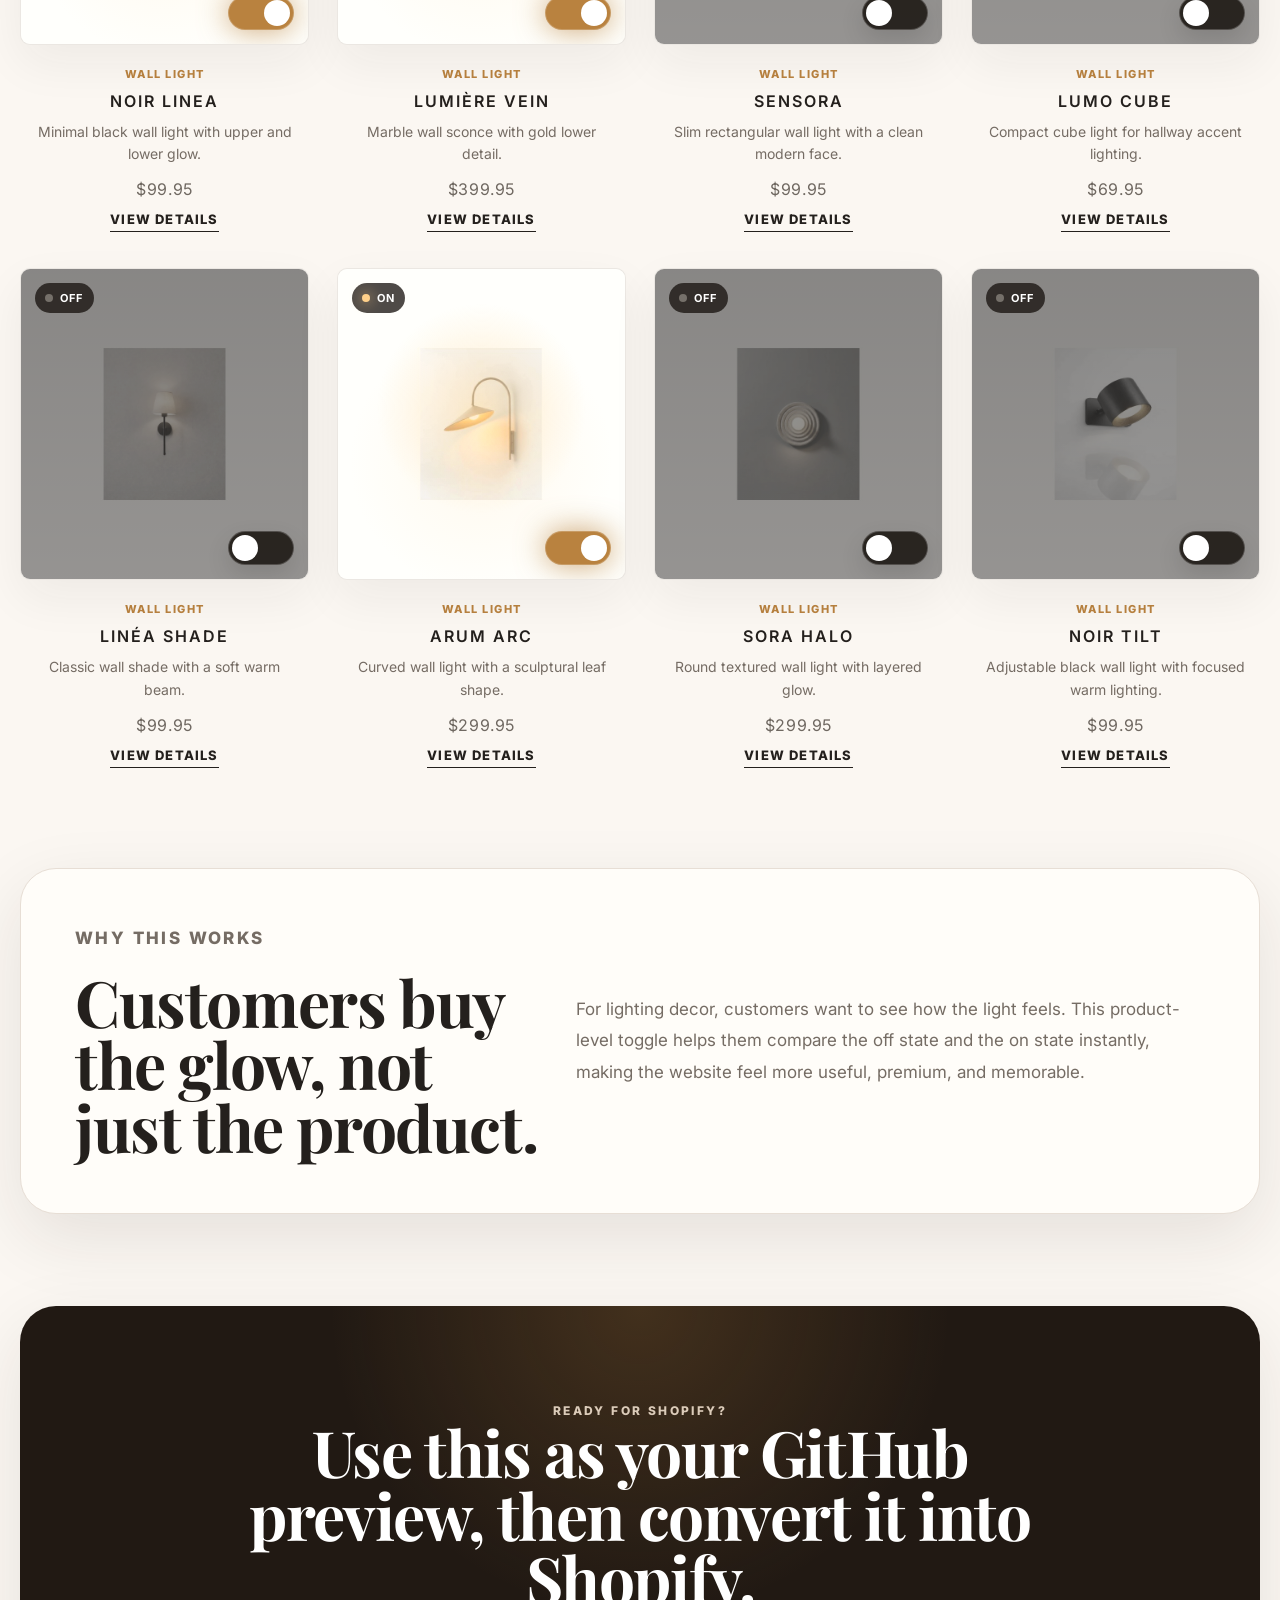
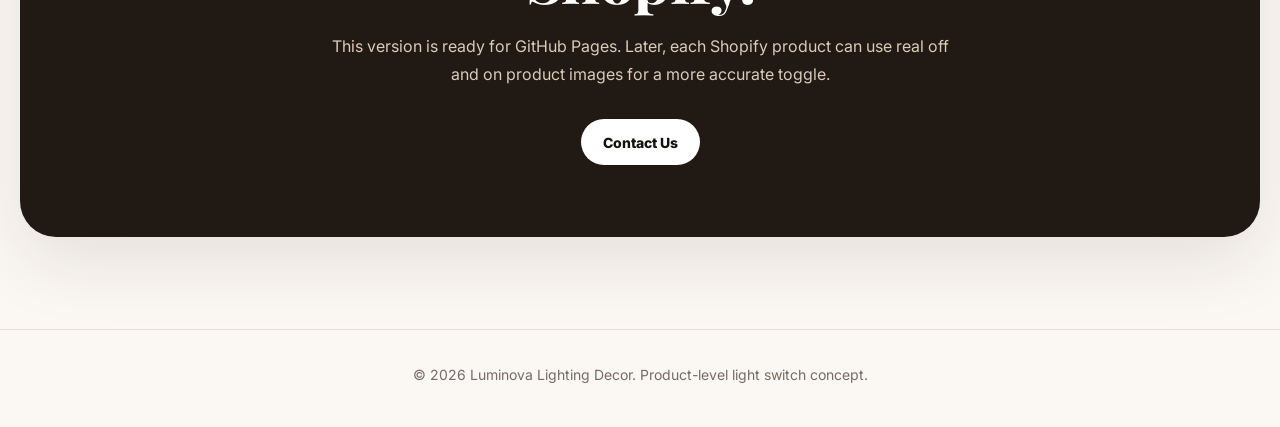
==== commit b8132f46: "Add files via upload" ====
--- a/index.html
+++ b/index.html
@@ -4,16 +4,16 @@
   <meta charset="UTF-8">
   <meta name="viewport" content="width=device-width, initial-scale=1.0">
   <title>Luminova Lighting Decor</title>
-  <meta name="description" content="Elegant lighting decor store with interactive light switch preview and premium lamp collection.">
+  <meta name="description" content="Elegant lighting decor store with product-level light switch toggle previews.">
   <style>
     @import url('https://fonts.googleapis.com/css2?family=Inter:wght@400;500;600;700;800&family=Playfair+Display:wght@600;700&display=swap');
 
     :root {
-      --bg: #faf6f1;
+      --bg: #fbf7f2;
       --paper: #fffdf9;
       --text: #24201d;
       --muted: #756c64;
-      --line: #e8ded3;
+      --line: #e7ded5;
       --gold: #b9823f;
       --dark: #17120e;
       --cream: #f4eadf;
@@ -63,7 +63,7 @@
       display: flex;
       align-items: center;
       justify-content: space-between;
-      background: rgba(255, 253, 249, 0.78);
+      background: rgba(255, 253, 249, 0.82);
       backdrop-filter: blur(16px);
       position: sticky;
       top: 14px;
@@ -82,7 +82,7 @@
       gap: 26px;
       color: var(--muted);
       font-size: 14px;
-      font-weight: 600;
+      font-weight: 700;
     }
 
     .nav a:hover {
@@ -110,15 +110,15 @@
 
     .secondary-btn {
       border: 1px solid var(--line);
-      background: rgba(255,255,255,0.55);
+      background: rgba(255,255,255,0.65);
       color: var(--text);
     }
 
     .hero {
       width: min(1240px, calc(100% - 32px));
-      margin: 64px auto 90px;
+      margin: 68px auto 80px;
       display: grid;
-      grid-template-columns: 1fr 0.92fr;
+      grid-template-columns: 1fr 0.88fr;
       gap: 48px;
       align-items: center;
     }
@@ -140,12 +140,12 @@
     }
 
     h1 {
-      font-size: clamp(52px, 7vw, 96px);
-      max-width: 760px;
+      font-size: clamp(52px, 7vw, 94px);
+      max-width: 800px;
     }
 
     .hero-text {
-      max-width: 600px;
+      max-width: 620px;
       color: var(--muted);
       font-size: 18px;
       line-height: 1.8;
@@ -159,233 +159,54 @@
       margin-top: 34px;
     }
 
-    .hero-stats {
-      display: grid;
-      grid-template-columns: repeat(3, 1fr);
-      gap: 12px;
-      margin-top: 34px;
-      max-width: 560px;
-    }
-
-    .stat {
-      border: 1px solid var(--line);
-      border-radius: 20px;
-      padding: 18px;
-      background: rgba(255,255,255,0.44);
-    }
-
-    .stat strong {
-      display: block;
-      font-size: 22px;
-      margin-bottom: 4px;
-    }
-
-    .stat span {
-      color: var(--muted);
-      font-size: 13px;
-      line-height: 1.4;
-    }
-
-    .preview-card {
-      border-radius: 40px;
-      background: #19120d;
-      min-height: 590px;
-      overflow: hidden;
-      position: relative;
-      box-shadow: var(--shadow);
-    }
-
-    .room {
-      position: absolute;
-      inset: 0;
-      background:
-        radial-gradient(circle at 50% 5%, rgba(255,255,255,0.08), transparent 28%),
-        linear-gradient(180deg, #1d1712 0%, #0f0b08 100%);
-      transition: 0.5s ease;
-    }
-
-    .room.is-on {
-      background:
-        radial-gradient(circle at 28% 32%, rgba(255, 194, 103, 0.55), transparent 25%),
-        radial-gradient(circle at 75% 35%, rgba(255, 194, 103, 0.43), transparent 26%),
-        radial-gradient(circle at 70% 76%, rgba(255, 194, 103, 0.42), transparent 33%),
-        linear-gradient(180deg, #7a5a41 0%, #302219 100%);
-    }
-
-    .wall {
-      height: 64%;
-      position: relative;
-      border-bottom: 1px solid rgba(255,255,255,0.09);
-    }
-
-    .art {
-      position: absolute;
-      width: 190px;
-      height: 118px;
-      top: 95px;
-      left: 50%;
-      transform: translateX(-50%);
-      border: 10px solid rgba(255,255,255,0.08);
-      border-radius: 4px;
-    }
-
-    .room.is-on .art {
-      border-color: rgba(255, 229, 184, 0.28);
-    }
-
-    .wall-light {
-      position: absolute;
-      top: 145px;
-      width: 34px;
-      height: 78px;
-      border-radius: 999px;
-      background: #4a382d;
-    }
-
-    .wall-light.left {
-      left: 22%;
-    }
-
-    .wall-light.right {
-      right: 22%;
-    }
-
-    .room.is-on .wall-light {
-      background: #ffd794;
-      box-shadow: 0 0 58px rgba(255, 199, 102, 0.9);
-    }
-
-    .floor {
-      height: 36%;
-      position: relative;
-      background: linear-gradient(90deg, rgba(255,255,255,0.04), rgba(0,0,0,0.12));
-    }
-
-    .sofa {
-      position: absolute;
-      width: 340px;
-      height: 132px;
-      left: 54px;
-      bottom: 55px;
-      border-radius: 40px 40px 24px 24px;
-      background: #31251e;
-    }
-
-    .room.is-on .sofa {
-      background: #8d6248;
-    }
-
-    .lamp {
-      position: absolute;
-      right: 76px;
-      bottom: 52px;
-      width: 112px;
-      height: 250px;
-    }
-
-    .lamp-shade {
-      width: 110px;
-      height: 76px;
-      border-radius: 18px;
-      background: #4c382b;
-      clip-path: polygon(22% 0, 78% 0, 100% 100%, 0% 100%);
-      position: relative;
-      z-index: 2;
-    }
-
-    .room.is-on .lamp-shade {
-      background: #f8c577;
-      box-shadow: 0 0 70px rgba(255, 199, 102, 0.58);
-    }
-
-    .lamp-stick {
-      width: 8px;
-      height: 145px;
-      margin: -2px auto 0;
-      background: #4c382b;
-    }
-
-    .lamp-base {
-      width: 88px;
-      height: 16px;
-      border-radius: 999px;
-      margin: 0 auto;
-      background: #4c382b;
-    }
-
-    .room.is-on .lamp-stick,
-    .room.is-on .lamp-base {
-      background: #bd8846;
-    }
-
-    .switch-panel {
-      position: absolute;
-      left: 30px;
-      right: 30px;
-      bottom: 28px;
-      padding: 18px 20px;
-      border-radius: 24px;
-      background: rgba(255, 253, 249, 0.88);
-      display: flex;
-      align-items: center;
-      justify-content: space-between;
-      gap: 20px;
-      backdrop-filter: blur(16px);
-    }
-
-    .switch-panel p {
-      font-size: 13px;
-      color: var(--muted);
-      margin-top: 4px;
-    }
-
-    .light-switch {
-      display: flex;
+    .hero-note {
+      margin-top: 30px;
+      display: inline-flex;
       align-items: center;
       gap: 12px;
-      font-weight: 800;
-      cursor: pointer;
-      user-select: none;
-      white-space: nowrap;
-    }
-
-    .light-switch input {
-      display: none;
-    }
-
-    .slider {
-      width: 78px;
-      height: 40px;
-      background: var(--dark);
+      color: var(--muted);
+      font-size: 14px;
+      line-height: 1.6;
+      max-width: 520px;
+    }
+
+    .hero-note span {
+      width: 38px;
+      height: 38px;
       border-radius: 999px;
-      position: relative;
-      transition: 0.3s ease;
-    }
-
-    .slider::before {
-      content: "";
-      width: 32px;
-      height: 32px;
-      border-radius: 999px;
-      background: #fff;
-      position: absolute;
-      left: 4px;
-      top: 4px;
-      transition: 0.3s ease;
-    }
-
-    .light-switch input:checked + .slider {
-      background: var(--gold);
-      box-shadow: 0 0 35px rgba(185,130,63,0.68);
-    }
-
-    .light-switch input:checked + .slider::before {
-      transform: translateX(38px);
+      background: rgba(185, 130, 63, 0.13);
+      display: inline-flex;
+      align-items: center;
+      justify-content: center;
+      color: var(--gold);
+      font-weight: 900;
+      flex: 0 0 auto;
+    }
+
+    .feature-preview {
+      border-radius: 42px;
+      background: var(--paper);
+      border: 1px solid var(--line);
+      box-shadow: var(--shadow);
+      padding: 24px;
+    }
+
+    .feature-preview .product-card {
+      max-width: 420px;
+      margin: 0 auto;
+    }
+
+    .preview-caption {
+      text-align: center;
+      color: var(--muted);
+      line-height: 1.7;
+      margin-top: 18px;
+      font-size: 14px;
     }
 
     .section {
       width: min(1240px, calc(100% - 32px));
-      margin: 100px auto;
+      margin: 92px auto;
     }
 
     .section-header {
@@ -398,12 +219,12 @@
 
     .section-header h2 {
       font-size: clamp(38px, 5vw, 68px);
-      max-width: 760px;
+      max-width: 820px;
     }
 
     .section-header p {
       color: var(--muted);
-      max-width: 410px;
+      max-width: 430px;
       line-height: 1.7;
     }
 
@@ -411,12 +232,12 @@
       display: flex;
       gap: 10px;
       flex-wrap: wrap;
-      margin-bottom: 26px;
+      margin-bottom: 28px;
     }
 
     .filter-btn {
       border: 1px solid var(--line);
-      background: rgba(255,255,255,0.55);
+      background: rgba(255,255,255,0.62);
       border-radius: 999px;
       padding: 11px 16px;
       color: var(--muted);
@@ -434,7 +255,7 @@
     .product-grid {
       display: grid;
       grid-template-columns: repeat(4, 1fr);
-      gap: 26px;
+      gap: 28px;
     }
 
     .product-card {
@@ -447,25 +268,128 @@
       transform: translateY(-4px);
     }
 
-    .product-photo {
-      display: block;
+    .product-photo-wrap {
+      position: relative;
       background: #f6f2ed;
-      aspect-ratio: 1 / 1.12;
+      aspect-ratio: 1 / 1.08;
       overflow: hidden;
-      border-radius: 6px;
-      border: 1px solid rgba(36, 32, 29, 0.04);
-    }
-
-    .product-photo img {
+      border-radius: 10px;
+      border: 1px solid rgba(36, 32, 29, 0.05);
+      box-shadow: 0 18px 48px rgba(36, 32, 29, 0.06);
+    }
+
+    .product-photo-wrap img {
       width: 100%;
       height: 100%;
       object-fit: cover;
       display: block;
-      transition: 0.45s ease;
+      transition: filter 0.45s ease, transform 0.45s ease, opacity 0.45s ease;
+      filter: grayscale(0.35) brightness(0.58) saturate(0.65);
+      opacity: 0.82;
+    }
+
+    .product-card.is-on .product-photo-wrap img {
+      filter: grayscale(0) brightness(1.05) saturate(1.08);
+      opacity: 1;
     }
 
     .product-card:hover img {
       transform: scale(1.035);
+    }
+
+    .product-glow {
+      position: absolute;
+      inset: 0;
+      pointer-events: none;
+      background:
+        radial-gradient(circle at 50% 45%, rgba(255, 205, 126, 0), transparent 44%),
+        linear-gradient(180deg, rgba(0,0,0,0.16), rgba(0,0,0,0.08));
+      opacity: 1;
+      transition: 0.45s ease;
+    }
+
+    .product-card.is-on .product-glow {
+      background:
+        radial-gradient(circle at 50% 45%, rgba(255, 207, 130, 0.36), transparent 47%),
+        radial-gradient(circle at 50% 62%, rgba(255, 224, 174, 0.18), transparent 55%);
+      opacity: 1;
+    }
+
+    .light-status {
+      position: absolute;
+      top: 14px;
+      left: 14px;
+      z-index: 3;
+      display: inline-flex;
+      align-items: center;
+      gap: 7px;
+      padding: 8px 10px;
+      border-radius: 999px;
+      background: rgba(23, 18, 14, 0.76);
+      color: #fff;
+      backdrop-filter: blur(10px);
+      font-size: 11px;
+      letter-spacing: 1.2px;
+    }
+
+    .light-status span {
+      width: 8px;
+      height: 8px;
+      border-radius: 999px;
+      background: #75706a;
+      box-shadow: none;
+    }
+
+    .product-card.is-on .light-status span {
+      background: #ffd08a;
+      box-shadow: 0 0 14px rgba(255, 208, 138, 0.95);
+    }
+
+    .item-switch {
+      position: absolute;
+      right: 14px;
+      bottom: 14px;
+      z-index: 4;
+      display: inline-flex;
+      align-items: center;
+      cursor: pointer;
+      user-select: none;
+    }
+
+    .item-switch input {
+      display: none;
+    }
+
+    .mini-slider {
+      width: 66px;
+      height: 34px;
+      border-radius: 999px;
+      background: rgba(23, 18, 14, 0.85);
+      border: 1px solid rgba(255,255,255,0.2);
+      position: relative;
+      transition: 0.3s ease;
+      box-shadow: 0 10px 25px rgba(0,0,0,0.12);
+    }
+
+    .mini-slider::before {
+      content: "";
+      width: 26px;
+      height: 26px;
+      border-radius: 999px;
+      background: #fff;
+      position: absolute;
+      left: 3px;
+      top: 3px;
+      transition: 0.3s ease;
+    }
+
+    .item-switch input:checked + .mini-slider {
+      background: var(--gold);
+      box-shadow: 0 0 30px rgba(185,130,63,0.72);
+    }
+
+    .item-switch input:checked + .mini-slider::before {
+      transform: translateX(32px);
     }
 
     .product-info {
@@ -584,7 +508,7 @@
       font-size: 14px;
     }
 
-    @media (max-width: 1050px) {
+    @media (max-width: 1080px) {
       .hero,
       .story {
         grid-template-columns: 1fr;
@@ -608,19 +532,6 @@
         margin-top: 44px;
       }
 
-      .hero-stats {
-        grid-template-columns: 1fr;
-      }
-
-      .preview-card {
-        min-height: 520px;
-      }
-
-      .switch-panel {
-        align-items: flex-start;
-        flex-direction: column;
-      }
-
       .product-grid {
         grid-template-columns: repeat(2, 1fr);
         gap: 18px;
@@ -637,6 +548,10 @@
       .story {
         padding: 30px;
       }
+
+      .product-desc {
+        min-height: auto;
+      }
     }
 
     @media (max-width: 520px) {
@@ -652,28 +567,19 @@
         grid-template-columns: 1fr;
       }
 
-      .product-photo {
+      .product-photo-wrap {
         aspect-ratio: 1 / 1;
-      }
-
-      .sofa {
-        width: 260px;
-        left: 24px;
-      }
-
-      .lamp {
-        right: 24px;
       }
     }
   </style>
 </head>
 <body>
-  <div class="announcement">Free design consultation for selected lighting orders</div>
+  <div class="announcement">Interactive product light preview for every lamp and wall light</div>
 
   <header class="header">
     <a href="#" class="logo">Luminova</a>
     <nav class="nav">
-      <a href="#preview">Light Preview</a>
+      <a href="#demo">Product Toggle</a>
       <a href="#shop">Shop</a>
       <a href="#story">Why Us</a>
       <a href="#contact">Contact</a>
@@ -682,64 +588,50 @@
   </header>
 
   <main>
-    <section class="hero" id="preview">
+    <section class="hero" id="demo">
       <div>
         <p class="eyebrow">Elegant lighting decor</p>
-        <h1>See the glow before you bring it home.</h1>
+        <h1>Turn each light on before you buy.</h1>
         <p class="hero-text">
-          A premium lighting decor concept made for warm homes, modern rooms, and customers who want to preview the mood before buying.
+          Each product has its own light switch preview. Customers can turn a lamp or wall light on and off directly from the product card.
         </p>
 
         <div class="hero-actions">
-          <a href="#shop" class="primary-btn">Shop Lighting</a>
-          <a href="#preview" class="secondary-btn">Try Light Switch</a>
-        </div>
-
-        <div class="hero-stats">
-          <div class="stat">
-            <strong>20+</strong>
-            <span>Table lamps and wall lights</span>
-          </div>
-          <div class="stat">
-            <strong>Warm</strong>
-            <span>Soft ambient glow styling</span>
-          </div>
-          <div class="stat">
-            <strong>Modern</strong>
-            <span>Clean premium product layout</span>
-          </div>
+          <a href="#shop" class="primary-btn">Try Product Switches</a>
+          <a href="#contact" class="secondary-btn">Build in Shopify</a>
+        </div>
+
+        <div class="hero-note">
+          <span>✦</span>
+          <p>This is the correct concept for a lighting decor store: the toggle belongs to the product itself, not only to a room illustration.</p>
         </div>
       </div>
 
-      <div class="preview-card">
-        <div class="room" id="roomPreview">
-          <div class="wall">
-            <div class="art"></div>
-            <div class="wall-light left"></div>
-            <div class="wall-light right"></div>
-          </div>
-          <div class="floor">
-            <div class="sofa"></div>
-            <div class="lamp">
-              <div class="lamp-shade"></div>
-              <div class="lamp-stick"></div>
-              <div class="lamp-base"></div>
-            </div>
-          </div>
-        </div>
-
-        <div class="switch-panel">
-          <div>
-            <strong>Interactive room preview</strong>
-            <p>Toggle the switch to preview the lights on effect.</p>
-          </div>
-
-          <label class="light-switch">
-            <input type="checkbox" id="lightToggle">
-            <span class="slider"></span>
-            <span id="switchLabel">Turn on</span>
-          </label>
-        </div>
+      <div class="feature-preview">
+        
+      <article class="product-card is-on" data-category="table lamp">
+        <div class="product-photo-wrap">
+          <div class="light-status"><span></span><b>ON</b></div>
+          <img src="[data-uri]" alt="CIREL HALO lighting decor" loading="lazy">
+          <div class="product-glow"></div>
+          <label class="item-switch" aria-label="Toggle CIREL HALO light">
+            <input type="checkbox" class="product-toggle" checked>
+            <span class="mini-slider"></span>
+          </label>
+        </div>
+
+        <div class="product-info">
+          <p class="product-category">Table Lamp</p>
+          <h3>CIREL HALO</h3>
+          <p class="product-desc">Minimal table lamp with a clean halo shade.</p>
+          <div class="product-bottom">
+            <span>$499.95</span>
+            <button type="button">View Details</button>
+          </div>
+        </div>
+      </article>
+    
+        <p class="preview-caption">Sample product card. Use the switch on the image to preview the light on and off effect.</p>
       </div>
     </section>
 
@@ -747,10 +639,10 @@
       <div class="section-header">
         <div>
           <p class="eyebrow">Shop the collection</p>
-          <h2>Lighting pieces for calm, elegant spaces.</h2>
+          <h2>Preview every lighting piece before choosing.</h2>
         </div>
         <p>
-          A curated sample catalog using your uploaded lighting decor products, arranged in a clean Shopify-style product grid.
+          Use the mini switch on each item to view the product in an off or on state. This gives the store a more premium and interactive shopping experience.
         </p>
       </div>
 
@@ -763,10 +655,17 @@
 
       <div class="product-grid" id="productGrid">
         
-      <article class="product-card" data-category="table lamp">
-        <a href="#contact" class="product-photo">
-          <img src="[data-uri]" alt="MARVELLE CREST lighting decor" loading="lazy">
-        </a>
+      <article class="product-card is-on" data-category="table lamp">
+        <div class="product-photo-wrap">
+          <div class="light-status"><span></span><b>ON</b></div>
+          <img src="[data-uri]" alt="MARVELLE CREST lighting decor" loading="lazy">
+          <div class="product-glow"></div>
+          <label class="item-switch" aria-label="Toggle MARVELLE CREST light">
+            <input type="checkbox" class="product-toggle" checked>
+            <span class="mini-slider"></span>
+          </label>
+        </div>
+
         <div class="product-info">
           <p class="product-category">Table Lamp</p>
           <h3>MARVELLE CREST</h3>
@@ -779,10 +678,17 @@
       </article>
     
 
-      <article class="product-card" data-category="table lamp">
-        <a href="#contact" class="product-photo">
-          <img src="[data-uri]" alt="VELUNE ORB lighting decor" loading="lazy">
-        </a>
+      <article class="product-card " data-category="table lamp">
+        <div class="product-photo-wrap">
+          <div class="light-status"><span></span><b>OFF</b></div>
+          <img src="[data-uri]" alt="VELUNE ORB lighting decor" loading="lazy">
+          <div class="product-glow"></div>
+          <label class="item-switch" aria-label="Toggle VELUNE ORB light">
+            <input type="checkbox" class="product-toggle" >
+            <span class="mini-slider"></span>
+          </label>
+        </div>
+
         <div class="product-info">
           <p class="product-category">Table Lamp</p>
           <h3>VELUNE ORB</h3>
@@ -795,10 +701,17 @@
       </article>
     
 
-      <article class="product-card" data-category="table lamp">
-        <a href="#contact" class="product-photo">
-          <img src="[data-uri]" alt="CIREL HALO lighting decor" loading="lazy">
-        </a>
+      <article class="product-card is-on" data-category="table lamp">
+        <div class="product-photo-wrap">
+          <div class="light-status"><span></span><b>ON</b></div>
+          <img src="[data-uri]" alt="CIREL HALO lighting decor" loading="lazy">
+          <div class="product-glow"></div>
+          <label class="item-switch" aria-label="Toggle CIREL HALO light">
+            <input type="checkbox" class="product-toggle" checked>
+            <span class="mini-slider"></span>
+          </label>
+        </div>
+
         <div class="product-info">
           <p class="product-category">Table Lamp</p>
           <h3>CIREL HALO</h3>
@@ -811,10 +724,17 @@
       </article>
     
 
-      <article class="product-card" data-category="table lamp">
-        <a href="#contact" class="product-photo">
-          <img src="[data-uri]" alt="ALMIRA GLOW lighting decor" loading="lazy">
-        </a>
+      <article class="product-card " data-category="table lamp">
+        <div class="product-photo-wrap">
+          <div class="light-status"><span></span><b>OFF</b></div>
+          <img src="[data-uri]" alt="ALMIRA GLOW lighting decor" loading="lazy">
+          <div class="product-glow"></div>
+          <label class="item-switch" aria-label="Toggle ALMIRA GLOW light">
+            <input type="checkbox" class="product-toggle" >
+            <span class="mini-slider"></span>
+          </label>
+        </div>
+
         <div class="product-info">
           <p class="product-category">Table Lamp</p>
           <h3>ALMIRA GLOW</h3>
@@ -827,10 +747,17 @@
       </article>
     
 
-      <article class="product-card" data-category="table lamp">
-        <a href="#contact" class="product-photo">
-          <img src="[data-uri]" alt="LIORA VEIL lighting decor" loading="lazy">
-        </a>
+      <article class="product-card is-on" data-category="table lamp">
+        <div class="product-photo-wrap">
+          <div class="light-status"><span></span><b>ON</b></div>
+          <img src="[data-uri]" alt="LIORA VEIL lighting decor" loading="lazy">
+          <div class="product-glow"></div>
+          <label class="item-switch" aria-label="Toggle LIORA VEIL light">
+            <input type="checkbox" class="product-toggle" checked>
+            <span class="mini-slider"></span>
+          </label>
+        </div>
+
         <div class="product-info">
           <p class="product-category">Table Lamp</p>
           <h3>LIORA VEIL</h3>
@@ -843,10 +770,17 @@
       </article>
     
 
-      <article class="product-card" data-category="table lamp">
-        <a href="#contact" class="product-photo">
-          <img src="[data-uri]" alt="SOLENNE DRUM lighting decor" loading="lazy">
-        </a>
+      <article class="product-card " data-category="table lamp">
+        <div class="product-photo-wrap">
+          <div class="light-status"><span></span><b>OFF</b></div>
+          <img src="[data-uri]" alt="SOLENNE DRUM lighting decor" loading="lazy">
+          <div class="product-glow"></div>
+          <label class="item-switch" aria-label="Toggle SOLENNE DRUM light">
+            <input type="checkbox" class="product-toggle" >
+            <span class="mini-slider"></span>
+          </label>
+        </div>
+
         <div class="product-info">
           <p class="product-category">Table Lamp</p>
           <h3>SOLENNE DRUM</h3>
@@ -859,10 +793,17 @@
       </article>
     
 
-      <article class="product-card" data-category="table lamp">
-        <a href="#contact" class="product-photo">
-          <img src="[data-uri]" alt="AURELIA DOME lighting decor" loading="lazy">
-        </a>
+      <article class="product-card " data-category="table lamp">
+        <div class="product-photo-wrap">
+          <div class="light-status"><span></span><b>OFF</b></div>
+          <img src="[data-uri]" alt="AURELIA DOME lighting decor" loading="lazy">
+          <div class="product-glow"></div>
+          <label class="item-switch" aria-label="Toggle AURELIA DOME light">
+            <input type="checkbox" class="product-toggle" >
+            <span class="mini-slider"></span>
+          </label>
+        </div>
+
         <div class="product-info">
           <p class="product-category">Table Lamp</p>
           <h3>AURELIA DOME</h3>
@@ -875,10 +816,17 @@
       </article>
     
 
-      <article class="product-card" data-category="table lamp">
-        <a href="#contact" class="product-photo">
-          <img src="[data-uri]" alt="STONE HALO lighting decor" loading="lazy">
-        </a>
+      <article class="product-card " data-category="table lamp">
+        <div class="product-photo-wrap">
+          <div class="light-status"><span></span><b>OFF</b></div>
+          <img src="[data-uri]" alt="STONE HALO lighting decor" loading="lazy">
+          <div class="product-glow"></div>
+          <label class="item-switch" aria-label="Toggle STONE HALO light">
+            <input type="checkbox" class="product-toggle" >
+            <span class="mini-slider"></span>
+          </label>
+        </div>
+
         <div class="product-info">
           <p class="product-category">Table Lamp</p>
           <h3>STONE HALO</h3>
@@ -891,10 +839,17 @@
       </article>
     
 
-      <article class="product-card" data-category="table lamp">
-        <a href="#contact" class="product-photo">
-          <img src="[data-uri]" alt="ARIA TWIN lighting decor" loading="lazy">
-        </a>
+      <article class="product-card " data-category="table lamp">
+        <div class="product-photo-wrap">
+          <div class="light-status"><span></span><b>OFF</b></div>
+          <img src="[data-uri]" alt="ARIA TWIN lighting decor" loading="lazy">
+          <div class="product-glow"></div>
+          <label class="item-switch" aria-label="Toggle ARIA TWIN light">
+            <input type="checkbox" class="product-toggle" >
+            <span class="mini-slider"></span>
+          </label>
+        </div>
+
         <div class="product-info">
           <p class="product-category">Table Lamp</p>
           <h3>ARIA TWIN</h3>
@@ -907,10 +862,17 @@
       </article>
     
 
-      <article class="product-card" data-category="table lamp">
-        <a href="#contact" class="product-photo">
-          <img src="[data-uri]" alt="RATTAN COLUMN lighting decor" loading="lazy">
-        </a>
+      <article class="product-card " data-category="table lamp">
+        <div class="product-photo-wrap">
+          <div class="light-status"><span></span><b>OFF</b></div>
+          <img src="[data-uri]" alt="RATTAN COLUMN lighting decor" loading="lazy">
+          <div class="product-glow"></div>
+          <label class="item-switch" aria-label="Toggle RATTAN COLUMN light">
+            <input type="checkbox" class="product-toggle" >
+            <span class="mini-slider"></span>
+          </label>
+        </div>
+
         <div class="product-info">
           <p class="product-category">Table Lamp</p>
           <h3>RATTAN COLUMN</h3>
@@ -923,10 +885,17 @@
       </article>
     
 
-      <article class="product-card" data-category="floor lamp">
-        <a href="#contact" class="product-photo">
-          <img src="[data-uri]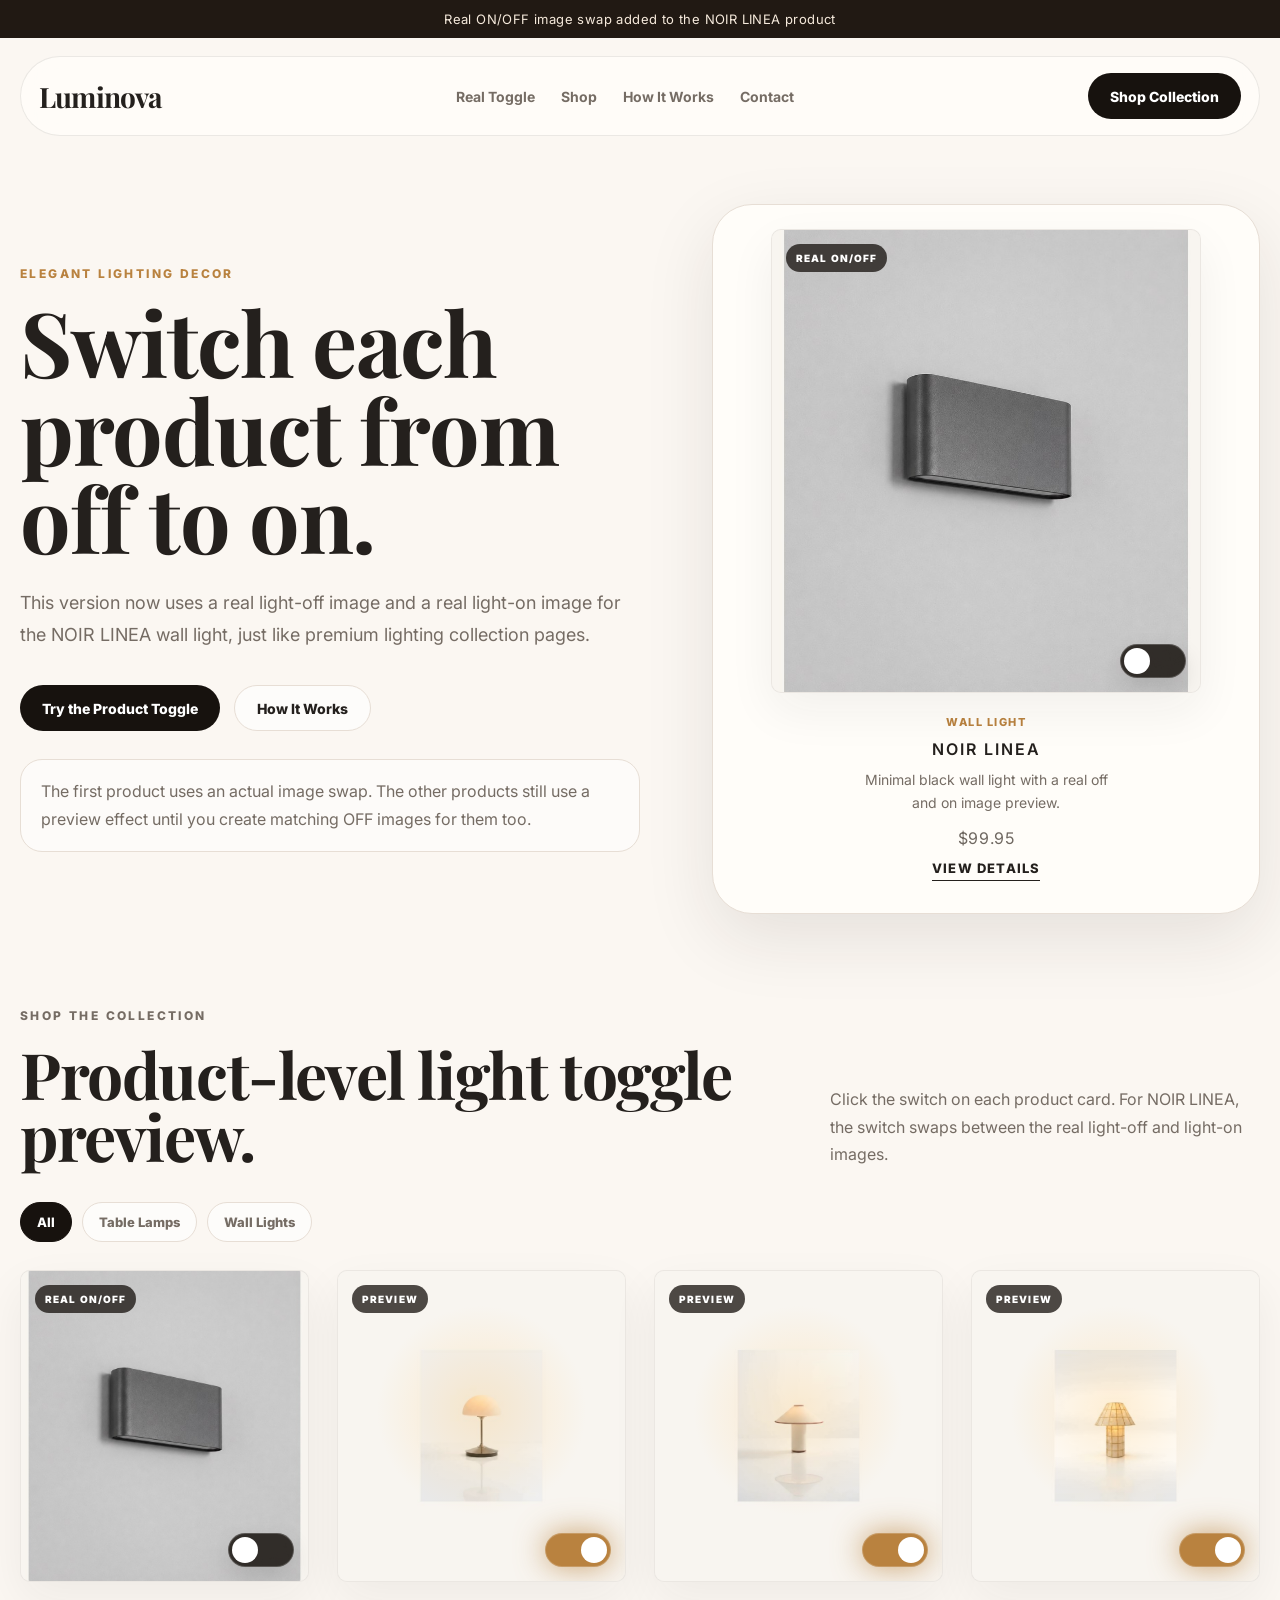
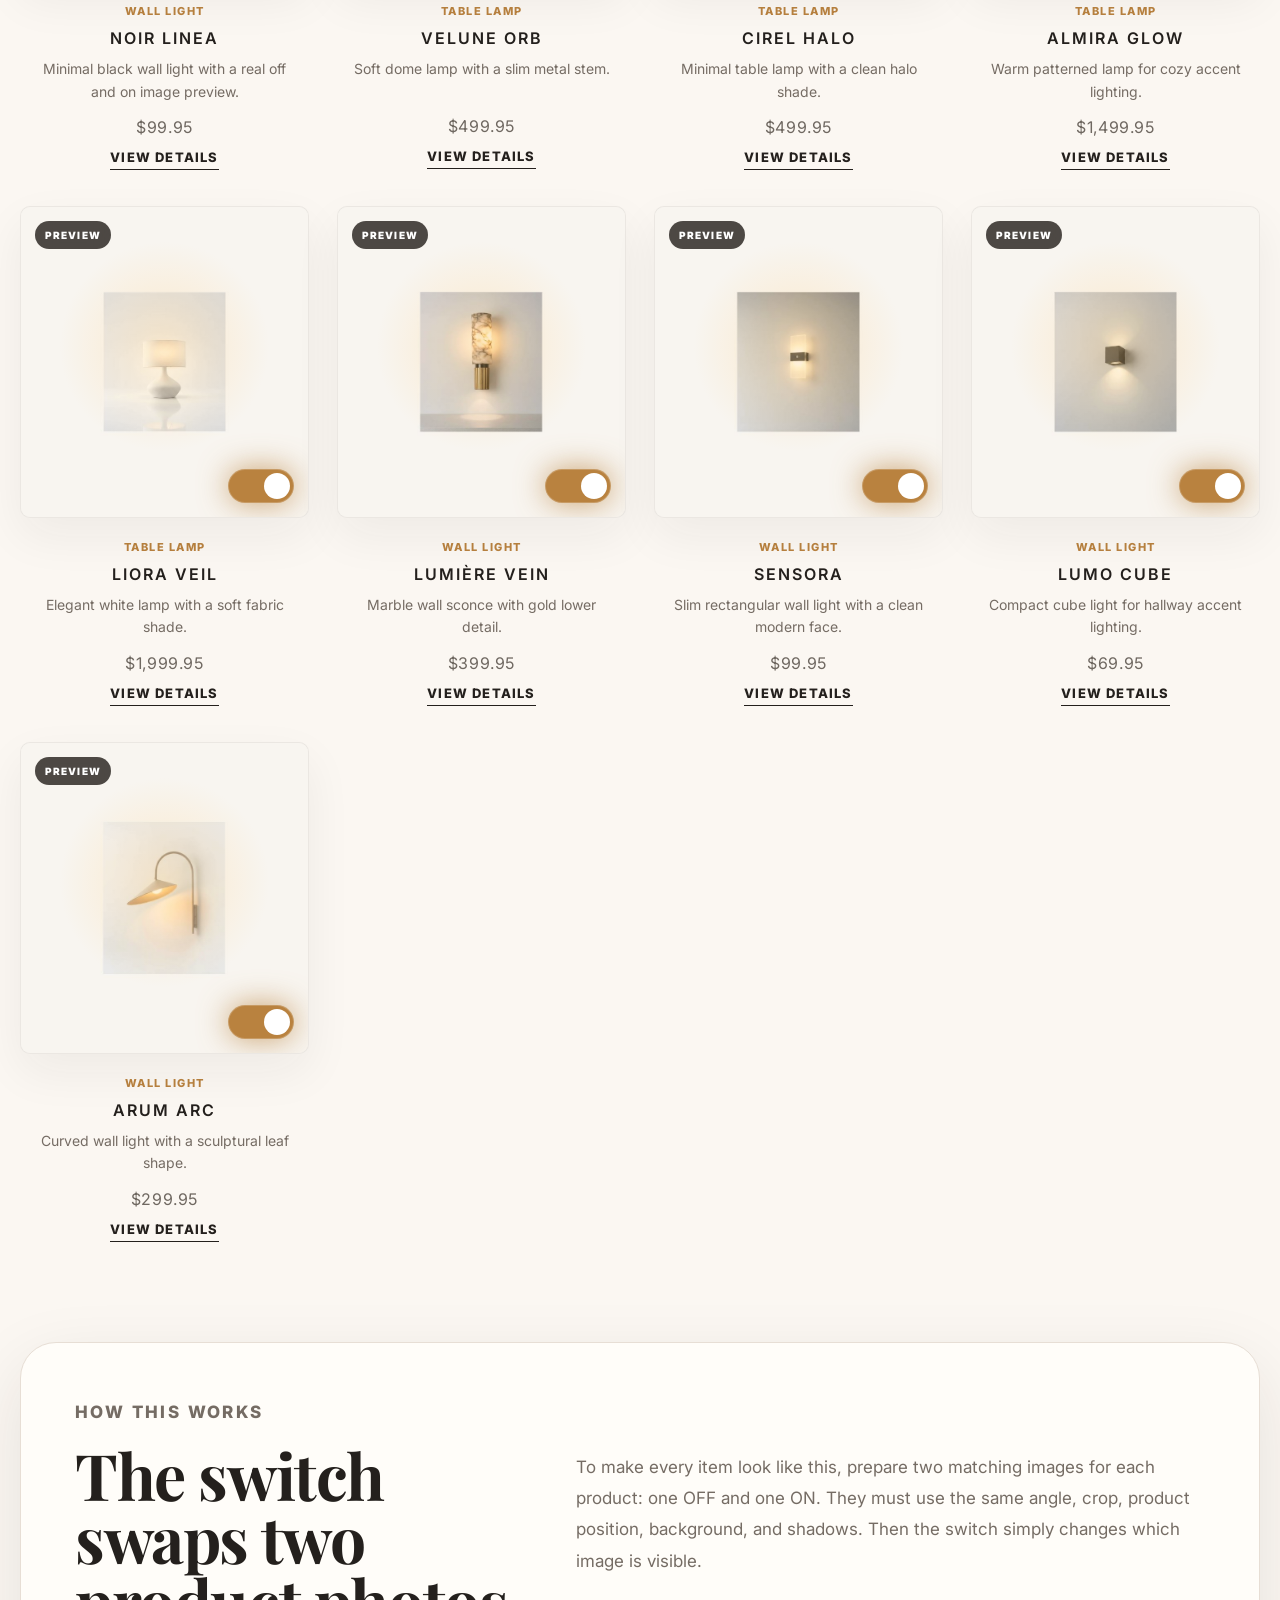
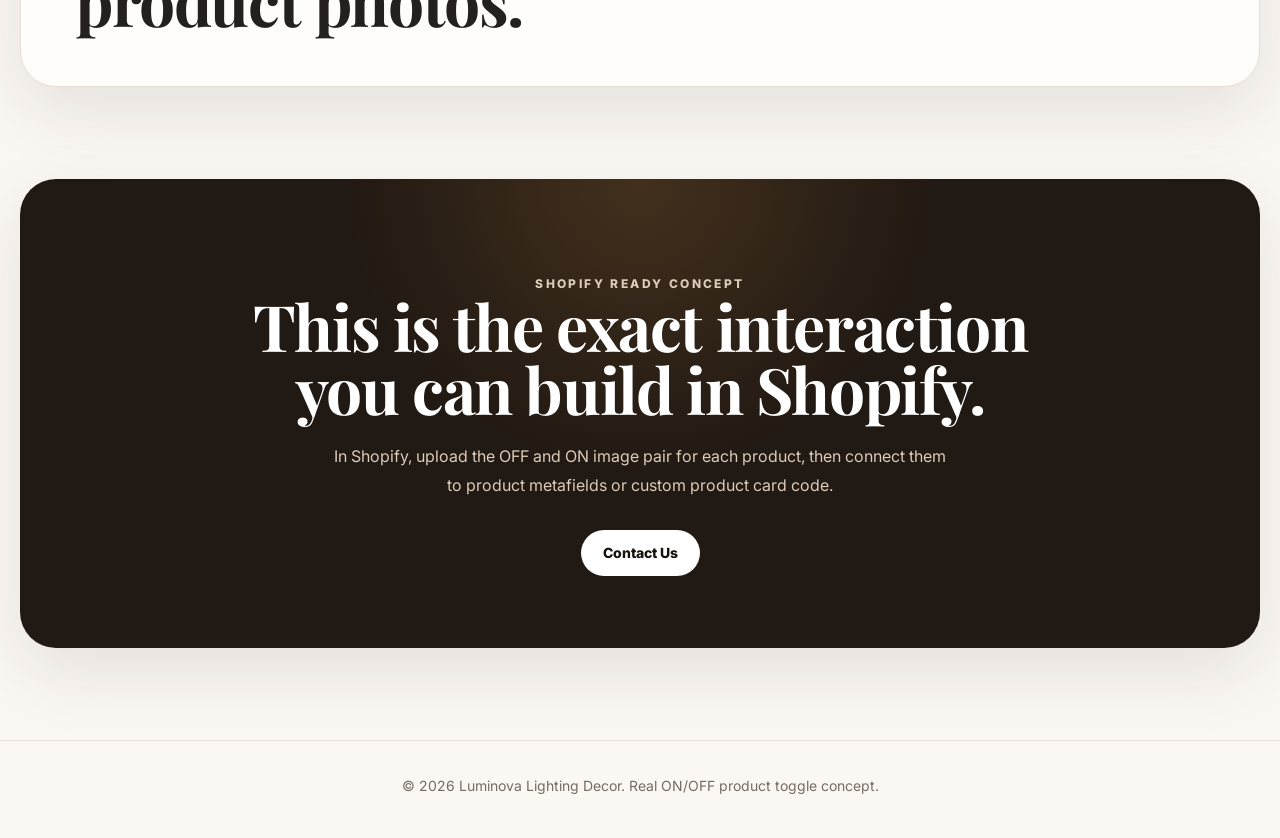
==== commit 78de56ff: "Add files via upload" ====
--- a/index.html
+++ b/index.html
@@ -4,7 +4,7 @@
   <meta charset="UTF-8">
   <meta name="viewport" content="width=device-width, initial-scale=1.0">
   <title>Luminova Lighting Decor</title>
-  <meta name="description" content="Elegant lighting decor store with product-level light switch toggle previews.">
+  <meta name="description" content="Lighting decor website with real product light on/off toggle.">
   <style>
     @import url('https://fonts.googleapis.com/css2?family=Inter:wght@400;500;600;700;800&family=Playfair+Display:wght@600;700&display=swap');
 
@@ -16,7 +16,6 @@
       --line: #e7ded5;
       --gold: #b9823f;
       --dark: #17120e;
-      --cream: #f4eadf;
       --shadow: 0 24px 70px rgba(36, 32, 29, 0.10);
     }
 
@@ -118,7 +117,7 @@
       width: min(1240px, calc(100% - 32px));
       margin: 68px auto 80px;
       display: grid;
-      grid-template-columns: 1fr 0.88fr;
+      grid-template-columns: 1fr 0.85fr;
       gap: 48px;
       align-items: center;
     }
@@ -159,49 +158,28 @@
       margin-top: 34px;
     }
 
-    .hero-note {
-      margin-top: 30px;
-      display: inline-flex;
-      align-items: center;
-      gap: 12px;
+    .note {
+      margin-top: 28px;
+      padding: 18px 20px;
+      border: 1px solid var(--line);
+      border-radius: 22px;
+      background: rgba(255,255,255,0.58);
       color: var(--muted);
-      font-size: 14px;
-      line-height: 1.6;
-      max-width: 520px;
-    }
-
-    .hero-note span {
-      width: 38px;
-      height: 38px;
-      border-radius: 999px;
-      background: rgba(185, 130, 63, 0.13);
-      display: inline-flex;
-      align-items: center;
-      justify-content: center;
-      color: var(--gold);
-      font-weight: 900;
-      flex: 0 0 auto;
-    }
-
-    .feature-preview {
-      border-radius: 42px;
+      line-height: 1.7;
+      max-width: 620px;
+    }
+
+    .hero-preview {
       background: var(--paper);
       border: 1px solid var(--line);
+      border-radius: 40px;
+      padding: 24px;
       box-shadow: var(--shadow);
-      padding: 24px;
-    }
-
-    .feature-preview .product-card {
-      max-width: 420px;
+    }
+
+    .hero-preview .product-card {
+      max-width: 430px;
       margin: 0 auto;
-    }
-
-    .preview-caption {
-      text-align: center;
-      color: var(--muted);
-      line-height: 1.7;
-      margin-top: 18px;
-      font-size: 14px;
     }
 
     .section {
@@ -268,7 +246,7 @@
       transform: translateY(-4px);
     }
 
-    .product-photo-wrap {
+    .product-media {
       position: relative;
       background: #f6f2ed;
       aspect-ratio: 1 / 1.08;
@@ -278,74 +256,70 @@
       box-shadow: 0 18px 48px rgba(36, 32, 29, 0.06);
     }
 
-    .product-photo-wrap img {
+    .product-media img {
       width: 100%;
       height: 100%;
       object-fit: cover;
       display: block;
-      transition: filter 0.45s ease, transform 0.45s ease, opacity 0.45s ease;
+      transition: opacity 0.38s ease, transform 0.45s ease, filter 0.38s ease;
+    }
+
+    .product-card:hover img {
+      transform: scale(1.035);
+    }
+
+    /* REAL IMAGE SWAP */
+    .has-real-toggle .image-on {
+      position: absolute;
+      inset: 0;
+      opacity: 0;
+    }
+
+    .has-real-toggle.is-on .image-on {
+      opacity: 1;
+    }
+
+    .has-real-toggle.is-on .image-off {
+      opacity: 0;
+    }
+
+    /* Preview effect for products without real off images yet */
+    .preview-effect:not(.is-on) img {
       filter: grayscale(0.35) brightness(0.58) saturate(0.65);
       opacity: 0.82;
     }
 
-    .product-card.is-on .product-photo-wrap img {
-      filter: grayscale(0) brightness(1.05) saturate(1.08);
-      opacity: 1;
-    }
-
-    .product-card:hover img {
-      transform: scale(1.035);
-    }
-
-    .product-glow {
+    .css-glow {
       position: absolute;
       inset: 0;
       pointer-events: none;
-      background:
-        radial-gradient(circle at 50% 45%, rgba(255, 205, 126, 0), transparent 44%),
-        linear-gradient(180deg, rgba(0,0,0,0.16), rgba(0,0,0,0.08));
+      background: radial-gradient(circle at 50% 45%, rgba(255, 207, 130, 0.34), transparent 47%);
+      opacity: 0;
+      transition: 0.38s ease;
+    }
+
+    .preview-effect.is-on .css-glow {
       opacity: 1;
-      transition: 0.45s ease;
-    }
-
-    .product-card.is-on .product-glow {
-      background:
-        radial-gradient(circle at 50% 45%, rgba(255, 207, 130, 0.36), transparent 47%),
-        radial-gradient(circle at 50% 62%, rgba(255, 224, 174, 0.18), transparent 55%);
-      opacity: 1;
-    }
-
-    .light-status {
+    }
+
+    .badge {
       position: absolute;
       top: 14px;
       left: 14px;
       z-index: 3;
       display: inline-flex;
       align-items: center;
-      gap: 7px;
       padding: 8px 10px;
       border-radius: 999px;
       background: rgba(23, 18, 14, 0.76);
       color: #fff;
       backdrop-filter: blur(10px);
-      font-size: 11px;
-      letter-spacing: 1.2px;
-    }
-
-    .light-status span {
-      width: 8px;
-      height: 8px;
-      border-radius: 999px;
-      background: #75706a;
-      box-shadow: none;
-    }
-
-    .product-card.is-on .light-status span {
-      background: #ffd08a;
-      box-shadow: 0 0 14px rgba(255, 208, 138, 0.95);
-    }
-
-    .item-switch {
+      font-size: 10px;
+      font-weight: 900;
+      letter-spacing: 1.1px;
+    }
+
+    .product-switch {
       position: absolute;
       right: 14px;
       bottom: 14px;
@@ -356,11 +330,11 @@
       user-select: none;
     }
 
-    .item-switch input {
+    .product-switch input {
       display: none;
     }
 
-    .mini-slider {
+    .switch-track {
       width: 66px;
       height: 34px;
       border-radius: 999px;
@@ -371,7 +345,7 @@
       box-shadow: 0 10px 25px rgba(0,0,0,0.12);
     }
 
-    .mini-slider::before {
+    .switch-track::before {
       content: "";
       width: 26px;
       height: 26px;
@@ -383,12 +357,12 @@
       transition: 0.3s ease;
     }
 
-    .item-switch input:checked + .mini-slider {
+    .product-switch input:checked + .switch-track {
       background: var(--gold);
       box-shadow: 0 0 30px rgba(185,130,63,0.72);
     }
 
-    .item-switch input:checked + .mini-slider::before {
+    .product-switch input:checked + .switch-track::before {
       transform: translateX(32px);
     }
 
@@ -397,7 +371,7 @@
       padding: 22px 8px 8px;
     }
 
-    .product-category {
+    .category {
       color: var(--gold);
       font-size: 11px;
       font-weight: 800;
@@ -413,7 +387,7 @@
       margin-bottom: 10px;
     }
 
-    .product-desc {
+    .desc {
       color: var(--muted);
       line-height: 1.6;
       font-size: 14px;
@@ -422,20 +396,20 @@
       margin: 0 auto 14px;
     }
 
-    .product-bottom {
+    .bottom {
       display: flex;
       flex-direction: column;
       align-items: center;
       gap: 12px;
     }
 
-    .product-bottom span {
+    .bottom span {
       color: #6f6861;
       font-size: 16px;
       letter-spacing: 0.6px;
     }
 
-    .product-bottom button {
+    .bottom button {
       border: none;
       background: transparent;
       color: var(--text);
@@ -549,7 +523,7 @@
         padding: 30px;
       }
 
-      .product-desc {
+      .desc {
         min-height: auto;
       }
     }
@@ -567,21 +541,21 @@
         grid-template-columns: 1fr;
       }
 
-      .product-photo-wrap {
+      .product-media {
         aspect-ratio: 1 / 1;
       }
     }
   </style>
 </head>
 <body>
-  <div class="announcement">Interactive product light preview for every lamp and wall light</div>
+  <div class="announcement">Real ON/OFF image swap added to the NOIR LINEA product</div>
 
   <header class="header">
     <a href="#" class="logo">Luminova</a>
     <nav class="nav">
-      <a href="#demo">Product Toggle</a>
+      <a href="#demo">Real Toggle</a>
       <a href="#shop">Shop</a>
-      <a href="#story">Why Us</a>
+      <a href="#story">How It Works</a>
       <a href="#contact">Contact</a>
     </nav>
     <a href="#shop" class="header-action">Shop Collection</a>
@@ -591,47 +565,44 @@
     <section class="hero" id="demo">
       <div>
         <p class="eyebrow">Elegant lighting decor</p>
-        <h1>Turn each light on before you buy.</h1>
+        <h1>Switch each product from off to on.</h1>
         <p class="hero-text">
-          Each product has its own light switch preview. Customers can turn a lamp or wall light on and off directly from the product card.
+          This version now uses a real light-off image and a real light-on image for the NOIR LINEA wall light, just like premium lighting collection pages.
         </p>
 
         <div class="hero-actions">
-          <a href="#shop" class="primary-btn">Try Product Switches</a>
-          <a href="#contact" class="secondary-btn">Build in Shopify</a>
+          <a href="#shop" class="primary-btn">Try the Product Toggle</a>
+          <a href="#story" class="secondary-btn">How It Works</a>
         </div>
 
-        <div class="hero-note">
-          <span>✦</span>
-          <p>This is the correct concept for a lighting decor store: the toggle belongs to the product itself, not only to a room illustration.</p>
+        <div class="note">
+          The first product uses an actual image swap. The other products still use a preview effect until you create matching OFF images for them too.
         </div>
       </div>
 
-      <div class="feature-preview">
+      <div class="hero-preview">
         
-      <article class="product-card is-on" data-category="table lamp">
-        <div class="product-photo-wrap">
-          <div class="light-status"><span></span><b>ON</b></div>
-          <img src="[data-uri]" alt="CIREL HALO lighting decor" loading="lazy">
-          <div class="product-glow"></div>
-          <label class="item-switch" aria-label="Toggle CIREL HALO light">
-            <input type="checkbox" class="product-toggle" checked>
-            <span class="mini-slider"></span>
-          </label>
-        </div>
-
-        <div class="product-info">
-          <p class="product-category">Table Lamp</p>
-          <h3>CIREL HALO</h3>
-          <p class="product-desc">Minimal table lamp with a clean halo shade.</p>
-          <div class="product-bottom">
-            <span>$499.95</span>
-            <button type="button">View Details</button>
-          </div>
-        </div>
-      </article>
-    
-        <p class="preview-caption">Sample product card. Use the switch on the image to preview the light on and off effect.</p>
+<article class="product-card has-real-toggle is-off" data-category="wall light">
+  <div class="product-media">
+    <span class="badge">REAL ON/OFF</span>
+    <img class="image-off" src="[data-uri]" alt="NOIR LINEA light off" loading="lazy">
+    <img class="image-on" src="[data-uri]" alt="NOIR LINEA light on" loading="lazy">
+    <label class="product-switch" aria-label="Toggle NOIR LINEA light on and off">
+      <input type="checkbox" class="item-toggle">
+      <span class="switch-track"></span>
+    </label>
+  </div>
+  <div class="product-info">
+    <p class="category">Wall Light</p>
+    <h3>NOIR LINEA</h3>
+    <p class="desc">Minimal black wall light with a real off and on image preview.</p>
+    <div class="bottom">
+      <span>$99.95</span>
+      <button type="button">View Details</button>
+    </div>
+  </div>
+</article>
+
       </div>
     </section>
 
@@ -639,10 +610,10 @@
       <div class="section-header">
         <div>
           <p class="eyebrow">Shop the collection</p>
-          <h2>Preview every lighting piece before choosing.</h2>
+          <h2>Product-level light toggle preview.</h2>
         </div>
         <p>
-          Use the mini switch on each item to view the product in an off or on state. This gives the store a more premium and interactive shopping experience.
+          Click the switch on each product card. For NOIR LINEA, the switch swaps between the real light-off and light-on images.
         </p>
       </div>
 
@@ -650,491 +621,228 @@
         <button class="filter-btn active" data-filter="all">All</button>
         <button class="filter-btn" data-filter="table lamp">Table Lamps</button>
         <button class="filter-btn" data-filter="wall light">Wall Lights</button>
-        <button class="filter-btn" data-filter="floor lamp">Floor Lamps</button>
       </div>
 
       <div class="product-grid" id="productGrid">
         
-      <article class="product-card is-on" data-category="table lamp">
-        <div class="product-photo-wrap">
-          <div class="light-status"><span></span><b>ON</b></div>
-          <img src="[data-uri]" alt="MARVELLE CREST lighting decor" loading="lazy">
-          <div class="product-glow"></div>
-          <label class="item-switch" aria-label="Toggle MARVELLE CREST light">
-            <input type="checkbox" class="product-toggle" checked>
-            <span class="mini-slider"></span>
-          </label>
-        </div>
-
-        <div class="product-info">
-          <p class="product-category">Table Lamp</p>
-          <h3>MARVELLE CREST</h3>
-          <p class="product-desc">Sculptural mushroom lamp with a dark stone base.</p>
-          <div class="product-bottom">
-            <span>$1,099.95</span>
-            <button type="button">View Details</button>
-          </div>
-        </div>
-      </article>
-    
-
-      <article class="product-card " data-category="table lamp">
-        <div class="product-photo-wrap">
-          <div class="light-status"><span></span><b>OFF</b></div>
-          <img src="[data-uri]" alt="VELUNE ORB lighting decor" loading="lazy">
-          <div class="product-glow"></div>
-          <label class="item-switch" aria-label="Toggle VELUNE ORB light">
-            <input type="checkbox" class="product-toggle" >
-            <span class="mini-slider"></span>
-          </label>
-        </div>
-
-        <div class="product-info">
-          <p class="product-category">Table Lamp</p>
-          <h3>VELUNE ORB</h3>
-          <p class="product-desc">Soft dome lamp with a slim metal stem.</p>
-          <div class="product-bottom">
-            <span>$499.95</span>
-            <button type="button">View Details</button>
-          </div>
-        </div>
-      </article>
-    
-
-      <article class="product-card is-on" data-category="table lamp">
-        <div class="product-photo-wrap">
-          <div class="light-status"><span></span><b>ON</b></div>
-          <img src="[data-uri]" alt="CIREL HALO lighting decor" loading="lazy">
-          <div class="product-glow"></div>
-          <label class="item-switch" aria-label="Toggle CIREL HALO light">
-            <input type="checkbox" class="product-toggle" checked>
-            <span class="mini-slider"></span>
-          </label>
-        </div>
-
-        <div class="product-info">
-          <p class="product-category">Table Lamp</p>
-          <h3>CIREL HALO</h3>
-          <p class="product-desc">Minimal table lamp with a clean halo shade.</p>
-          <div class="product-bottom">
-            <span>$499.95</span>
-            <button type="button">View Details</button>
-          </div>
-        </div>
-      </article>
-    
-
-      <article class="product-card " data-category="table lamp">
-        <div class="product-photo-wrap">
-          <div class="light-status"><span></span><b>OFF</b></div>
-          <img src="[data-uri]" alt="ALMIRA GLOW lighting decor" loading="lazy">
-          <div class="product-glow"></div>
-          <label class="item-switch" aria-label="Toggle ALMIRA GLOW light">
-            <input type="checkbox" class="product-toggle" >
-            <span class="mini-slider"></span>
-          </label>
-        </div>
-
-        <div class="product-info">
-          <p class="product-category">Table Lamp</p>
-          <h3>ALMIRA GLOW</h3>
-          <p class="product-desc">Warm patterned lamp for cozy accent lighting.</p>
-          <div class="product-bottom">
-            <span>$1,499.95</span>
-            <button type="button">View Details</button>
-          </div>
-        </div>
-      </article>
-    
-
-      <article class="product-card is-on" data-category="table lamp">
-        <div class="product-photo-wrap">
-          <div class="light-status"><span></span><b>ON</b></div>
-          <img src="[data-uri]" alt="LIORA VEIL lighting decor" loading="lazy">
-          <div class="product-glow"></div>
-          <label class="item-switch" aria-label="Toggle LIORA VEIL light">
-            <input type="checkbox" class="product-toggle" checked>
-            <span class="mini-slider"></span>
-          </label>
-        </div>
-
-        <div class="product-info">
-          <p class="product-category">Table Lamp</p>
-          <h3>LIORA VEIL</h3>
-          <p class="product-desc">Elegant white lamp with a soft fabric shade.</p>
-          <div class="product-bottom">
-            <span>$1,999.95</span>
-            <button type="button">View Details</button>
-          </div>
-        </div>
-      </article>
-    
-
-      <article class="product-card " data-category="table lamp">
-        <div class="product-photo-wrap">
-          <div class="light-status"><span></span><b>OFF</b></div>
-          <img src="[data-uri]" alt="SOLENNE DRUM lighting decor" loading="lazy">
-          <div class="product-glow"></div>
-          <label class="item-switch" aria-label="Toggle SOLENNE DRUM light">
-            <input type="checkbox" class="product-toggle" >
-            <span class="mini-slider"></span>
-          </label>
-        </div>
-
-        <div class="product-info">
-          <p class="product-category">Table Lamp</p>
-          <h3>SOLENNE DRUM</h3>
-          <p class="product-desc">Warm drum-shade table lamp with gold details.</p>
-          <div class="product-bottom">
-            <span>$899.95</span>
-            <button type="button">View Details</button>
-          </div>
-        </div>
-      </article>
-    
-
-      <article class="product-card " data-category="table lamp">
-        <div class="product-photo-wrap">
-          <div class="light-status"><span></span><b>OFF</b></div>
-          <img src="[data-uri]" alt="AURELIA DOME lighting decor" loading="lazy">
-          <div class="product-glow"></div>
-          <label class="item-switch" aria-label="Toggle AURELIA DOME light">
-            <input type="checkbox" class="product-toggle" >
-            <span class="mini-slider"></span>
-          </label>
-        </div>
-
-        <div class="product-info">
-          <p class="product-category">Table Lamp</p>
-          <h3>AURELIA DOME</h3>
-          <p class="product-desc">Cream dome lamp with a modern bedside look.</p>
-          <div class="product-bottom">
-            <span>$799.95</span>
-            <button type="button">View Details</button>
-          </div>
-        </div>
-      </article>
-    
-
-      <article class="product-card " data-category="table lamp">
-        <div class="product-photo-wrap">
-          <div class="light-status"><span></span><b>OFF</b></div>
-          <img src="[data-uri]" alt="STONE HALO lighting decor" loading="lazy">
-          <div class="product-glow"></div>
-          <label class="item-switch" aria-label="Toggle STONE HALO light">
-            <input type="checkbox" class="product-toggle" >
-            <span class="mini-slider"></span>
-          </label>
-        </div>
-
-        <div class="product-info">
-          <p class="product-category">Table Lamp</p>
-          <h3>STONE HALO</h3>
-          <p class="product-desc">Natural stone accent lamp with a curved glow.</p>
-          <div class="product-bottom">
-            <span>$1,099.95</span>
-            <button type="button">View Details</button>
-          </div>
-        </div>
-      </article>
-    
-
-      <article class="product-card " data-category="table lamp">
-        <div class="product-photo-wrap">
-          <div class="light-status"><span></span><b>OFF</b></div>
-          <img src="[data-uri]" alt="ARIA TWIN lighting decor" loading="lazy">
-          <div class="product-glow"></div>
-          <label class="item-switch" aria-label="Toggle ARIA TWIN light">
-            <input type="checkbox" class="product-toggle" >
-            <span class="mini-slider"></span>
-          </label>
-        </div>
-
-        <div class="product-info">
-          <p class="product-category">Table Lamp</p>
-          <h3>ARIA TWIN</h3>
-          <p class="product-desc">Twin-light wooden statement piece.</p>
-          <div class="product-bottom">
-            <span>$1,299.95</span>
-            <button type="button">View Details</button>
-          </div>
-        </div>
-      </article>
-    
-
-      <article class="product-card " data-category="table lamp">
-        <div class="product-photo-wrap">
-          <div class="light-status"><span></span><b>OFF</b></div>
-          <img src="[data-uri]" alt="RATTAN COLUMN lighting decor" loading="lazy">
-          <div class="product-glow"></div>
-          <label class="item-switch" aria-label="Toggle RATTAN COLUMN light">
-            <input type="checkbox" class="product-toggle" >
-            <span class="mini-slider"></span>
-          </label>
-        </div>
-
-        <div class="product-info">
-          <p class="product-category">Table Lamp</p>
-          <h3>RATTAN COLUMN</h3>
-          <p class="product-desc">Textured column lamp with a woven shade.</p>
-          <div class="product-bottom">
-            <span>$699.95</span>
-            <button type="button">View Details</button>
-          </div>
-        </div>
-      </article>
-    
-
-      <article class="product-card " data-category="floor lamp">
-        <div class="product-photo-wrap">
-          <div class="light-status"><span></span><b>OFF</b></div>
-          <img src="[data-uri]" alt="NOIR STEM lighting decor" loading="lazy">
-          <div class="product-glow"></div>
-          <label class="item-switch" aria-label="Toggle NOIR STEM light">
-            <input type="checkbox" class="product-toggle" >
-            <span class="mini-slider"></span>
-          </label>
-        </div>
-
-        <div class="product-info">
-          <p class="product-category">Floor Lamp</p>
-          <h3>NOIR STEM</h3>
-          <p class="product-desc">Slim black floor lamp with a modern dome shade.</p>
-          <div class="product-bottom">
-            <span>$599.95</span>
-            <button type="button">View Details</button>
-          </div>
-        </div>
-      </article>
-    
-
-      <article class="product-card " data-category="table lamp">
-        <div class="product-photo-wrap">
-          <div class="light-status"><span></span><b>OFF</b></div>
-          <img src="[data-uri]" alt="TWISTWOOD AURA lighting decor" loading="lazy">
-          <div class="product-glow"></div>
-          <label class="item-switch" aria-label="Toggle TWISTWOOD AURA light">
-            <input type="checkbox" class="product-toggle" >
-            <span class="mini-slider"></span>
-          </label>
-        </div>
-
-        <div class="product-info">
-          <p class="product-category">Table Lamp</p>
-          <h3>TWISTWOOD AURA</h3>
-          <p class="product-desc">Curved wooden lamp with a soft warm shade.</p>
-          <div class="product-bottom">
-            <span>$1,199.95</span>
-            <button type="button">View Details</button>
-          </div>
-        </div>
-      </article>
-    
-
-      <article class="product-card is-on" data-category="wall light">
-        <div class="product-photo-wrap">
-          <div class="light-status"><span></span><b>ON</b></div>
-          <img src="[data-uri]" alt="NOIR LINEA lighting decor" loading="lazy">
-          <div class="product-glow"></div>
-          <label class="item-switch" aria-label="Toggle NOIR LINEA light">
-            <input type="checkbox" class="product-toggle" checked>
-            <span class="mini-slider"></span>
-          </label>
-        </div>
-
-        <div class="product-info">
-          <p class="product-category">Wall Light</p>
-          <h3>NOIR LINEA</h3>
-          <p class="product-desc">Minimal black wall light with upper and lower glow.</p>
-          <div class="product-bottom">
-            <span>$99.95</span>
-            <button type="button">View Details</button>
-          </div>
-        </div>
-      </article>
-    
-
-      <article class="product-card is-on" data-category="wall light">
-        <div class="product-photo-wrap">
-          <div class="light-status"><span></span><b>ON</b></div>
-          <img src="[data-uri]